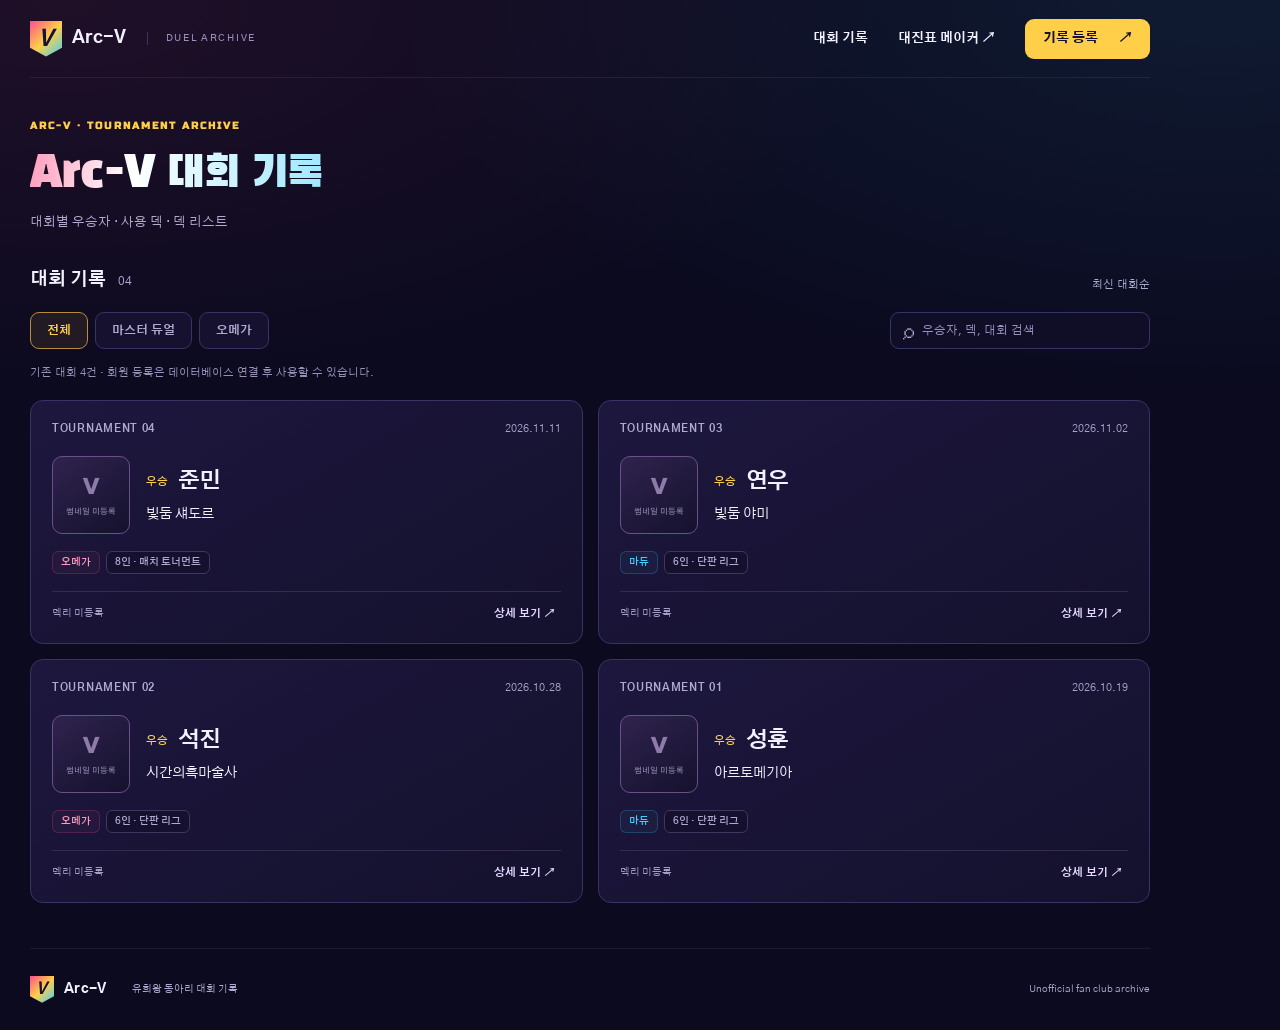
==== index.html @ 00875e4d "Add Arc-V tournament archive with deck thumbnails and submission form" ====
<!doctype html>
<html lang="ko">
<head><meta charset="utf-8"><meta name="viewport" content="width=device-width,initial-scale=1"><meta name="theme-color" content="#0b0a1f"><title>Arc-V 대회 기록</title><link rel="stylesheet" href="style.css"><link rel="stylesheet" href="theme.css"></head>
<body>
<header><a class="brand" href="./"><span class="mark">V</span> Arc-V<span class="club">DUEL ARCHIVE</span></a><nav><a href="#archive">대회 기록</a><a href="https://bhsbse-create.github.io/arcv-duel/" target="_blank" rel="noopener noreferrer">대진표 메이커 ↗</a><button class="small" id="open-submit">기록 등록 <span>↗</span></button></nav></header>
<main>
<section class="page-heading"><div><p class="eyebrow">ARC-V · TOURNAMENT ARCHIVE</p><h1>Arc-V 대회 기록</h1><p>대회별 우승자 · 사용 덱 · 덱 리스트</p></div></section>
<section class="archive section" id="archive"><div class="section-title"><div><p class="eyebrow">TOURNAMENT LOG</p><h2>대회 기록 <span id="record-count"></span></h2></div><p>최신 대회순</p></div><div class="toolbar"><div class="tabs" aria-label="플랫폼 필터"><button class="active" data-platform="전체" aria-pressed="true">전체</button><button data-platform="마듀" aria-pressed="false">마스터 듀얼</button><button data-platform="오메가" aria-pressed="false">오메가</button></div><label class="search"><span>⌕</span><input id="search" type="search" placeholder="우승자, 덱, 대회 검색" aria-label="우승자, 덱, 대회 검색"></label></div><p class="status" id="load-status" role="status"></p><div class="records" id="records"></div></section>
</main><footer><a class="brand" href="./"><span class="mark">V</span> Arc-V</a><p>유희왕 동아리 대회 기록</p><span>Unofficial fan club archive</span></footer>
<dialog id="detail"><button class="close" aria-label="닫기">×</button><div id="detail-content"></div></dialog>
<dialog id="submit-dialog"><button class="close" aria-label="닫기">×</button><p class="eyebrow">NEW TOURNAMENT</p><h2>대회 기록 등록</h2><p class="muted">회원이 남긴 기록은 저장 후 운영자 승인 대기 상태가 됩니다.</p><form id="submit-form"><div class="form-grid"><label>회차<input name="edition" type="number" min="1" max="9999" required></label><label>대회 날짜<input name="date" type="date" required></label><label>플랫폼<select name="platform"><option>마듀</option><option>오메가</option><option>오프라인</option></select></label><label>참가 인원<input name="players" type="number" min="2" max="9999" required></label></div><label>진행 방식<select name="format"><option>단판 리그</option><option>매치 토너먼트</option><option>단판 토너먼트</option><option>매치 리그</option><option>스위스 라운드</option></select></label><div class="form-grid"><label>우승자 닉네임<input name="winner" maxlength="50" required></label><label>우승 덱 이름<input name="deck" maxlength="100" required></label></div><label>덱 썸네일 이미지 URL (선택)<input name="thumbnail" type="url" maxlength="2048" placeholder="https://…"><span class="field-help">해당 대회에서 사용한 덱의 대표 이미지입니다. 덱리 이미지와 별도로 저장됩니다.</span></label><div class="thumbnail-preview" id="thumbnail-preview" hidden></div><label>덱리 이미지 URL (선택)<input name="image" type="url" placeholder="https://…"></label><label>덱리 / 영상 링크 (선택)<input name="link" type="url" placeholder="https://…"></label><label>덱 리스트 (선택)<textarea name="decklist" rows="5" maxlength="20000" placeholder="[메인 덱]&#10;카드 이름 × 3&#10;&#10;[엑스트라 덱]&#10;…"></textarea></label><label>대회 메모 (선택)<textarea name="notes" rows="2" maxlength="2000"></textarea></label><p class="muted">공개할 수 있는 닉네임과 내용만 입력해주세요. 이미지는 외부에 올린 이미지 주소로 등록할 수 있습니다.</p><p id="submit-status" role="status"></p><button type="submit" class="primary" id="save-button">기록 제출하기 ↗</button></form></dialog>
<script src="config.js"></script><script src="data.js"></script><script src="app.js"></script>
</body></html>
---- style.css ----
@import url('https://fonts.googleapis.com/css2?family=Noto+Sans+KR:wght@400;500;600;700;800;900&display=swap');
:root{--paper:#f5f5ee;--ink:#192a25;--muted:#6c766d;--line:#daddd0;--lime:#d6ef84;--dark:#172b25}*{box-sizing:border-box}html{scroll-behavior:smooth;scroll-padding-top:30px}body{margin:0;background:var(--paper);color:var(--ink);font-family:'Noto Sans KR',sans-serif;font-size:14px}button,input,select,textarea{font:inherit}button,a{-webkit-tap-highlight-color:transparent}button{cursor:pointer;border:0}a{color:inherit;text-decoration:none}button:focus-visible,a:focus-visible,input:focus-visible,select:focus-visible,textarea:focus-visible{outline:3px solid #638338;outline-offset:4px}header,main,footer{max-width:1200px;margin:auto}header{height:100px;display:flex;align-items:center;justify-content:space-between;border-bottom:1px solid var(--line)}.brand{display:flex;gap:10px;align-items:center;font-weight:800;font-size:18px}.mark{display:grid;place-items:center;background:var(--ink);color:var(--lime);width:32px;height:36px;clip-path:polygon(0 0,100% 0,100% 76%,50% 100%,0 76%);font-size:22px;font-style:italic}.club{margin-left:10px;padding-left:18px;border-left:1px solid var(--line);font-size:10px;font-weight:500;letter-spacing:1.7px;color:var(--muted)}nav{display:flex;gap:30px;align-items:center;font-size:13px}.small{background:var(--ink);color:white;padding:12px 18px;border-radius:4px}button span{margin-left:18px}.hero{display:grid;grid-template-columns:1.1fr 1fr;gap:80px;align-items:center;padding:70px 0}.eyebrow{font-size:10px;letter-spacing:2.5px;font-weight:700;margin:0 0 20px;color:var(--muted)}.live-dot{display:inline-block;width:7px;height:7px;background:#7b9b43;border-radius:50%;margin-right:8px}h1{font-size:clamp(42px,4.5vw,62px);letter-spacing:-3px;line-height:1.28;margin:0 0 25px;font-weight:900}h1 em{font-style:normal;background:linear-gradient(transparent 60%,var(--lime) 60%)}.intro{line-height:1.9;color:var(--muted);margin-bottom:30px}.text-link{font-weight:700;border-bottom:1px solid var(--ink);padding-bottom:8px;display:inline-flex;gap:50px}.champion{background:var(--dark);color:var(--paper);min-height:325px;padding:30px 34px;border-radius:7px;position:relative;overflow:hidden;box-shadow:8px 8px 0 #e4e7da}.champion:after{content:'IV';position:absolute;right:18px;bottom:-45px;font-family:Georgia,serif;font-size:250px;color:#ffffff06;pointer-events:none}.champion .eyebrow{color:var(--lime)}.champion-top{display:flex;justify-content:space-between;align-items:center;margin-bottom:37px}.champion-top .eyebrow{margin:0}.pill{border:1px solid #ffffff35;padding:5px 10px;border-radius:30px;font-size:10px}.champion h2{font-size:44px;letter-spacing:-2px;margin:5px 0}.champion .deck{color:var(--lime);font-size:16px;margin:5px 0 28px}.champion-bottom{border-top:1px solid #ffffff24;padding-top:18px;display:flex;justify-content:space-between;align-items:center;font-size:12px;color:#bbc6ba}.champion button{background:transparent;color:white;padding:0}.stats{display:grid;grid-template-columns:repeat(4,1fr);border:1px solid var(--line);padding:25px 0;border-radius:5px}.stat{padding:0 32px;border-right:1px solid var(--line);display:flex;justify-content:space-between;align-items:center;color:var(--muted);font-size:12px}.stat:last-child{border:0}.stat strong{font-size:28px;color:var(--ink);font-weight:600}.stat small{font-size:12px;margin-left:5px;font-weight:400}.section{padding-top:65px}.section-title{display:flex;align-items:end;justify-content:space-between;margin-bottom:28px}.section-title .eyebrow{margin-bottom:8px}.section-title h2{font-size:27px;letter-spacing:-1px;margin:0}.section-title h2 span{font-size:14px;margin-left:8px;color:var(--muted);font-weight:400}.section-title>p{color:var(--muted);font-size:12px}.toolbar{display:flex;justify-content:space-between;align-items:center;gap:15px;margin-bottom:20px}.tabs{display:flex;gap:5px}.tabs button{padding:10px 17px;border-radius:4px;background:transparent;color:var(--muted)}.tabs button.active{background:var(--ink);color:white}.search{display:flex;align-items:center;gap:8px;border:1px solid var(--line);padding:0 12px;border-radius:4px}.search span{font-size:22px}.search input{padding:10px 0;width:215px;border:0;background:transparent;outline-offset:0}.status{color:var(--muted);font-size:12px}.records{display:grid;grid-template-columns:repeat(2,1fr);gap:18px}.record{background:#fdfdf8;border:1px solid var(--line);border-radius:6px;padding:25px;transition:transform .15s,border-color .15s}.record:hover{transform:translateY(-2px);border-color:#93a47b}.record-head{display:flex;justify-content:space-between;align-items:center}.edition{font-size:11px;font-weight:700;letter-spacing:1px}.record time{font-size:12px;color:var(--muted)}.badge{display:inline-block;font-size:10px;padding:4px 8px;background:#e9eddf;border-radius:3px;color:#4e6349;margin-right:6px}.badge.omega{background:#eee9f5;color:#756189}.record h3{margin:24px 0 8px;font-size:25px;letter-spacing:-.7px}.winner-label{font-size:10px;letter-spacing:1.5px;color:var(--muted);margin-right:15px;vertical-align:middle;font-weight:500}.record .deck{font-size:14px;color:#53614f;margin:0 0 22px}.record-foot{display:flex;align-items:center;justify-content:space-between;border-top:1px solid #e9ebdf;padding-top:16px;color:var(--muted);font-size:11px}.record-foot button{background:transparent;font-size:12px;font-weight:700;color:var(--ink)}.record-foot button:hover{text-decoration:underline}.empty{grid-column:1/-1;text-align:center;padding:50px;color:var(--muted)}.ranking{display:grid;grid-template-columns:repeat(4,1fr);border-top:1px solid var(--line);border-bottom:1px solid var(--line)}.rank-item{padding:25px 20px;display:flex;align-items:center;gap:15px}.rank-number{color:#8c966c;font-family:Georgia,serif;font-size:28px}.rank-item strong{display:block;font-size:16px}.rank-item small{font-size:11px;color:var(--muted)}.rank-item b{margin-left:auto;font-size:13px;font-weight:500}.contribute{margin:65px 0;background:#e9eddf;border-radius:5px;padding:35px;display:flex;align-items:center;justify-content:space-between}.contribute .eyebrow{margin-bottom:10px}.contribute h2{margin:0 0 8px;font-size:24px;letter-spacing:-1px}.contribute p:last-child{color:var(--muted);font-size:12px}.contribute button,.primary{padding:15px 22px;background:var(--ink);color:white;border-radius:4px}footer{border-top:1px solid var(--line);display:flex;align-items:center;gap:25px;padding:30px 0 40px}footer p,footer>span{font-size:11px;color:var(--muted)}footer>span{margin-left:auto}dialog{border:1px solid var(--line);border-radius:9px;background:var(--paper);color:var(--ink);padding:35px;width:min(640px,calc(100% - 30px));max-height:90vh}dialog::backdrop{background:#0d201ccc;backdrop-filter:blur(4px)}.close{position:absolute;right:16px;top:10px;font-size:28px;background:transparent;color:var(--ink)}dialog h2{margin:10px 0;font-size:30px}dialog .muted{font-size:12px;color:var(--muted);line-height:1.7}dialog label{display:block;font-size:12px;font-weight:500;margin:14px 0}.form-grid{display:grid;grid-template-columns:1fr 1fr;gap:15px}input,select,textarea{color:var(--ink)}form input,select,textarea{width:100%;padding:11px;border:1px solid #cbd1c1;background:#fffef9;border-radius:4px;margin-top:7px}textarea{resize:vertical}button:disabled{opacity:.5;cursor:wait}.detail-meta{color:var(--muted);line-height:2;font-size:13px;margin:20px 0}.detail-deck{border-top:1px solid var(--line);padding-top:20px}.detail-deck img{width:100%;height:auto;max-height:600px;object-fit:contain;background:#e9eddf;margin:15px 0}.detail-deck pre{white-space:pre-wrap;overflow-wrap:anywhere;font:inherit;line-height:1.9;background:#e9eddf;padding:20px;border-radius:5px}.detail-deck a{text-decoration:underline;overflow-wrap:anywhere}.error{color:#a13d31!important}.success{color:#386337}
@media(min-width:1500px){header,main,footer{max-width:1240px}.hero{padding:85px 0}}@media(max-width:1280px){header,main,footer{margin-left:35px;margin-right:35px}.hero{gap:40px}}@media(max-width:760px){header,main,footer{margin-left:20px;margin-right:20px}header{height:80px}.club,nav>a{display:none}nav{gap:0}.hero{grid-template-columns:1fr;gap:40px;padding:45px 0}h1{font-size:46px}.champion{min-height:300px}.stats{grid-template-columns:1fr 1fr;row-gap:25px}.stat{padding:0 20px}.stat:nth-child(2){border:0}.section{padding-top:45px}.section-title{align-items:start}.section-title>p{display:none}.toolbar{align-items:stretch;flex-direction:column}.tabs button{padding:10px 14px}.search input{width:100%}.records{grid-template-columns:1fr}.ranking{grid-template-columns:1fr 1fr}.rank-item{padding:20px 10px;gap:10px}.contribute{align-items:start;flex-direction:column;gap:15px;padding:25px;margin:45px 0}footer{flex-wrap:wrap;gap:15px}footer p{display:none}footer>span{font-size:9px}dialog{padding:30px 20px}.form-grid{gap:10px}.stat strong{font-size:25px}}
---- theme.css ----
@import url('https://fonts.googleapis.com/css2?family=Black+Han+Sans&family=Gothic+A1:wght@400;500;600;700;800&family=Russo+One&display=swap');
:root{--paper:#0b0a1f;--ink:#f3f0ff;--muted:#b0a9d0;--line:#3a3265;--lime:#ffcf4a;--dark:#171337;--pink:#ff4f8b;--cyan:#3fd0ff;color-scheme:dark}
[hidden]{display:none!important}html{background:var(--paper)}body{font-family:'Gothic A1','Malgun Gothic',sans-serif;background:radial-gradient(ellipse 65% 400px at 5% 0%,#ff4f8b15,transparent),radial-gradient(ellipse 65% 400px at 95% 0%,#3fd0ff15,transparent),var(--paper);background-attachment:fixed}header,main,footer{max-width:1120px}header{height:78px;border-color:#ffffff12}.brand{font-size:18px;letter-spacing:.3px}.mark{background:linear-gradient(135deg,var(--pink),var(--lime),var(--cyan));color:#171337}.club{color:#9790c0}nav{font-weight:700}.small{background:var(--lime);color:#1a1030;border-radius:9px;font-weight:800}button:focus-visible,a:focus-visible,input:focus-visible,select:focus-visible,textarea:focus-visible{outline-color:var(--lime)}
.page-heading{padding:42px 0 30px}.page-heading .eyebrow{font-family:'Russo One',sans-serif;color:var(--lime);font-size:10px;letter-spacing:2px;margin-bottom:14px}h1{font-family:'Black Han Sans','Gothic A1',sans-serif;font-weight:400;font-size:clamp(30px,4vw,44px);letter-spacing:-.8px;line-height:1.3;margin:0;background:linear-gradient(100deg,#ff9cbc,#fff 35%,#9de7ff);color:transparent;background-clip:text;-webkit-background-clip:text;width:fit-content}.page-heading>div>p:last-child{font-size:13px;color:var(--muted);margin:12px 0 0}.section{padding-top:8px}.section-title{margin:0 0 20px}.section-title .eyebrow{display:none}.section-title h2{font-size:18px;letter-spacing:0}.section-title h2 span{font-size:12px;color:var(--muted)}.section-title>p{font-size:11px;color:var(--muted);margin:0}.toolbar{margin-bottom:15px}.tabs{gap:7px}.tabs button{border:1px solid var(--line);border-radius:9px;background:#15112f;font-weight:700;color:var(--muted);font-size:12px;padding:10px 16px}.tabs button.active{background:#ffcf4a15;color:var(--lime);border-color:#b68c3d}.search{border-radius:9px;background:#100d27}.search input{font-size:12px}.search input::placeholder{color:#9690bd}.search span{color:var(--muted)}.status{font-size:11px;color:#9890b8;line-height:1.6;margin:0 0 18px}.records{gap:15px}.record{background:linear-gradient(150deg,#1d173e,#14112d);border-radius:13px;padding:21px;border-color:#3a3265;position:relative;overflow:hidden}.record:hover{border-color:#7865a1;box-shadow:0 5px 20px #0002;transform:none}.record-head{margin-bottom:20px}.edition{color:var(--muted);font-size:11px;font-weight:700;letter-spacing:.7px}.record time{color:#a9a1c9;font-size:11px}.record-summary{display:flex;align-items:center;gap:16px;min-width:0}.record-info{min-width:0}.record h3{font-size:22px;margin:0 0 9px;line-height:1.3;overflow-wrap:anywhere}.winner-label{color:var(--lime);font-size:11px;margin-right:10px;letter-spacing:0}.record .deck{color:var(--ink);font-size:14px;margin:0;overflow-wrap:anywhere}.deck-thumbnail{position:relative;flex:none;width:78px;height:78px;border-radius:10px;overflow:hidden;background:linear-gradient(145deg,#30234e,#14112d);border:1px solid #6a5089}.deck-thumbnail img{width:100%;height:100%;object-fit:cover;display:block}.thumbnail-fallback{height:100%;display:flex;flex-direction:column;justify-content:center;align-items:center;gap:7px;color:#aaa0c9}.thumbnail-fallback b{font:23px 'Russo One',sans-serif;color:#8e7ba9}.thumbnail-fallback small{font-size:8px;letter-spacing:0}.record-summary+p{margin:17px 0}.badge{color:var(--cyan);background:#3fd0ff0c;border:1px solid #3fd0ff35;border-radius:6px;font-weight:600;font-size:10px;padding:4px 8px}.badge.omega{color:#ff9bbd;background:#ff4f8b0c;border-color:#ff4f8b35}.badge+.badge{color:var(--muted);border-color:#43365e;background:#15102e}.record-foot{border-color:#352a50;color:#a69cc6;padding-top:14px;font-size:10px}.record-foot button{color:#e5d8ff;font-weight:700;font-size:11px}.record-foot button:hover{color:var(--lime)}footer{border-color:#ffffff12;margin-top:45px;padding:24px 0}footer .brand{font-size:14px}footer .mark{width:24px;height:27px;font-size:16px}footer p,footer>span{font-size:10px}.empty{border:1px dashed var(--line);border-radius:12px}
.eyebrow{color:var(--lime);font-size:10px}dialog{background:linear-gradient(150deg,#211a45,#100d27);border-color:#65528c;border-radius:15px;box-shadow:0 20px 80px #0009}.close{color:var(--muted)}dialog::backdrop{background:#050312d9;backdrop-filter:blur(6px)}dialog h2{font-size:25px;letter-spacing:-.5px}form input,select,textarea{background:#0e0b24;border-color:#48396c;border-radius:8px;color:var(--ink)}form input::placeholder,textarea::placeholder{color:#8d85b1}.detail-deck pre{background:#0d0a22;border:1px solid var(--line)}.detail-deck img{background:#0d0a22}.detail-deck a{color:var(--cyan)}.detail-summary{display:flex;gap:16px;align-items:center;margin-bottom:20px}.detail-summary h3{overflow-wrap:anywhere}.detail-summary .deck-thumbnail img{margin:0;object-fit:cover;height:100%}.field-help{display:block;font-size:11px;color:var(--muted);line-height:1.6;margin-top:7px;font-weight:400}.thumbnail-preview{margin:10px 0}.error{color:#ff91a0!important}.success{color:#6cf0b2}.primary{width:100%;background:var(--lime);color:#1a1030;font-weight:800;border-radius:9px}
@media(max-width:1280px){header,main,footer{margin-left:30px;margin-right:30px}}@media(max-width:760px){header,main,footer{margin-left:18px;margin-right:18px}header{height:68px}.page-heading{padding:30px 0}.page-heading h1{font-size:32px}.page-heading>div>p:last-child{font-size:12px}.section-title>p{display:block}.toolbar{gap:12px}.tabs button{padding:9px 14px}.record{padding:19px}.records{grid-template-columns:1fr;gap:12px}.record h3{font-size:21px}.record .deck{font-size:13px}.deck-thumbnail{width:72px;height:72px}.record-head{margin-bottom:16px}.brand .club{display:none}nav>a{display:block;font-size:10px}nav>a[href="#archive"]{display:none}nav{gap:12px}.small{padding:10px 12px;font-size:11px}.small span{display:none}footer>span{font-size:8px}dialog{padding:30px 20px}.form-grid{gap:10px}}
@media(prefers-reduced-motion:reduce){html{scroll-behavior:auto}.record{transition:none}}
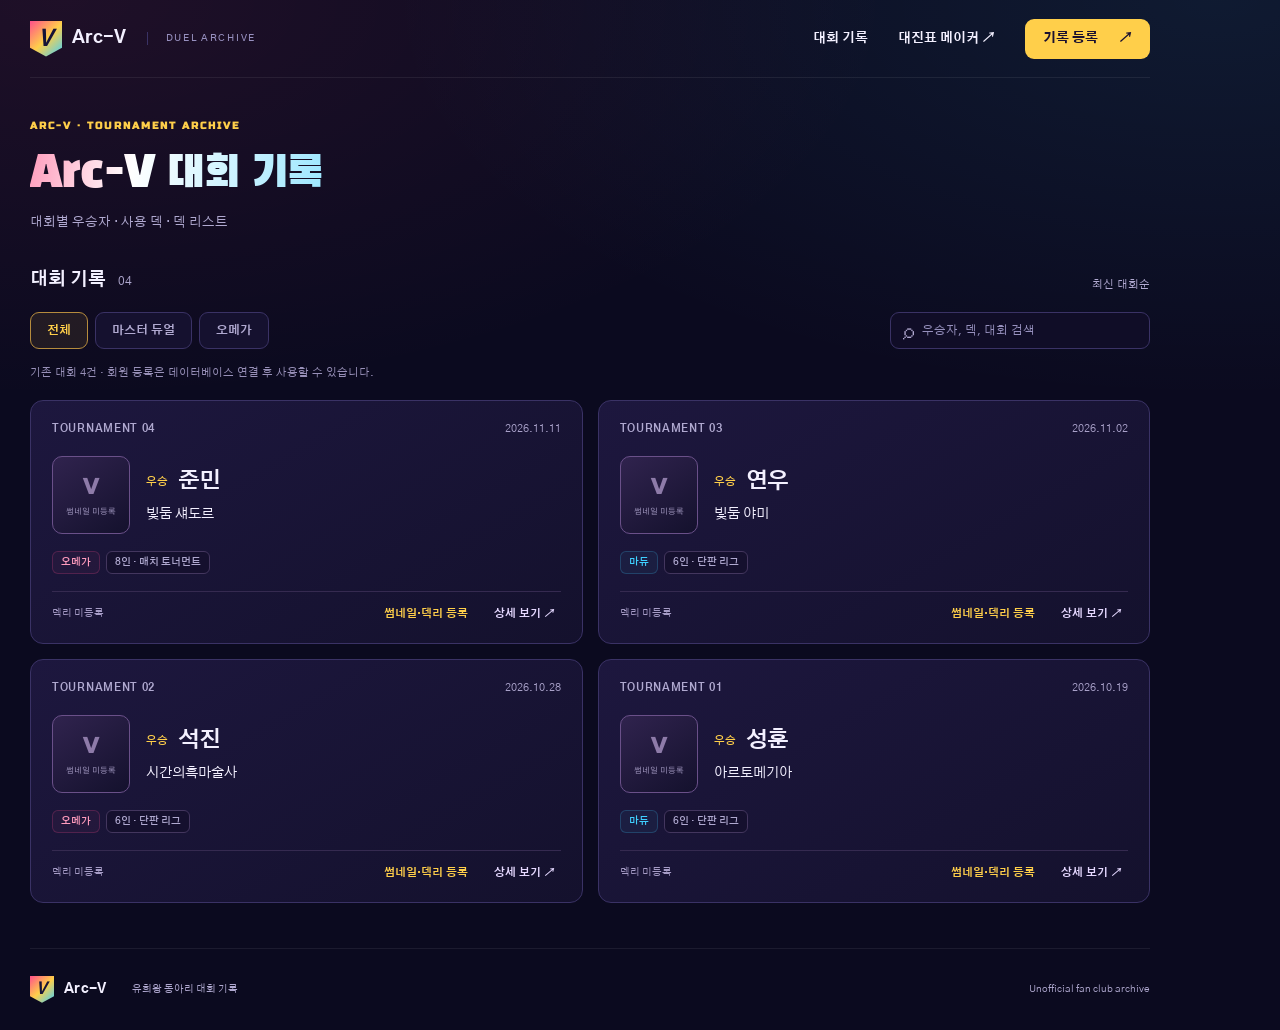
==== commit 041c0716: "Add thumbnail and decklist submissions for existing tournaments" ====
--- a/index.html
+++ b/index.html
@@ -9,5 +9,6 @@
 </main><footer><a class="brand" href="./"><span class="mark">V</span> Arc-V</a><p>유희왕 동아리 대회 기록</p><span>Unofficial fan club archive</span></footer>
 <dialog id="detail"><button class="close" aria-label="닫기">×</button><div id="detail-content"></div></dialog>
 <dialog id="submit-dialog"><button class="close" aria-label="닫기">×</button><p class="eyebrow">NEW TOURNAMENT</p><h2>대회 기록 등록</h2><p class="muted">회원이 남긴 기록은 저장 후 운영자 승인 대기 상태가 됩니다.</p><form id="submit-form"><div class="form-grid"><label>회차<input name="edition" type="number" min="1" max="9999" required></label><label>대회 날짜<input name="date" type="date" required></label><label>플랫폼<select name="platform"><option>마듀</option><option>오메가</option><option>오프라인</option></select></label><label>참가 인원<input name="players" type="number" min="2" max="9999" required></label></div><label>진행 방식<select name="format"><option>단판 리그</option><option>매치 토너먼트</option><option>단판 토너먼트</option><option>매치 리그</option><option>스위스 라운드</option></select></label><div class="form-grid"><label>우승자 닉네임<input name="winner" maxlength="50" required></label><label>우승 덱 이름<input name="deck" maxlength="100" required></label></div><label>덱 썸네일 이미지 URL (선택)<input name="thumbnail" type="url" maxlength="2048" placeholder="https://…"><span class="field-help">해당 대회에서 사용한 덱의 대표 이미지입니다. 덱리 이미지와 별도로 저장됩니다.</span></label><div class="thumbnail-preview" id="thumbnail-preview" hidden></div><label>덱리 이미지 URL (선택)<input name="image" type="url" placeholder="https://…"></label><label>덱리 / 영상 링크 (선택)<input name="link" type="url" placeholder="https://…"></label><label>덱 리스트 (선택)<textarea name="decklist" rows="5" maxlength="20000" placeholder="[메인 덱]&#10;카드 이름 × 3&#10;&#10;[엑스트라 덱]&#10;…"></textarea></label><label>대회 메모 (선택)<textarea name="notes" rows="2" maxlength="2000"></textarea></label><p class="muted">공개할 수 있는 닉네임과 내용만 입력해주세요. 이미지는 외부에 올린 이미지 주소로 등록할 수 있습니다.</p><p id="submit-status" role="status"></p><button type="submit" class="primary" id="save-button">기록 제출하기 ↗</button></form></dialog>
+<dialog id="media-dialog"><button class="close" aria-label="닫기">×</button><h2>썸네일·덱리 등록</h2><p id="media-record" class="muted"></p><form id="media-form"><input type="hidden" name="edition"><label>덱 썸네일 이미지 주소<input name="thumbnail" type="url" maxlength="2048" placeholder="https://…"></label><div id="media-preview" hidden></div><label>덱리 이미지 주소<input name="image" type="url" maxlength="2048" placeholder="https://…"></label><label>덱리 / 영상 링크<input name="link" type="url" maxlength="2048" placeholder="https://…"></label><label>덱 리스트<textarea name="decklist" rows="7" maxlength="20000" placeholder="메인 덱&#10;카드 이름 × 3&#10;&#10;엑스트라 덱&#10;카드 이름 × 1"></textarea></label><p class="muted">해당 대회의 대표 이미지와 덱리를 등록합니다. 제출한 내용은 운영자 승인 후 공개됩니다. 이미지에는 HTTPS 직접 주소를 입력해주세요.</p><p id="media-status" role="status"></p><button type="submit" id="media-save" class="primary">등록 요청</button></form></dialog>
 <script src="config.js"></script><script src="data.js"></script><script src="app.js"></script>
 </body></html>
--- a/theme.css
+++ b/theme.css
@@ -5,3 +5,5 @@
 .eyebrow{color:var(--lime);font-size:10px}dialog{background:linear-gradient(150deg,#211a45,#100d27);border-color:#65528c;border-radius:15px;box-shadow:0 20px 80px #0009}.close{color:var(--muted)}dialog::backdrop{background:#050312d9;backdrop-filter:blur(6px)}dialog h2{font-size:25px;letter-spacing:-.5px}form input,select,textarea{background:#0e0b24;border-color:#48396c;border-radius:8px;color:var(--ink)}form input::placeholder,textarea::placeholder{color:#8d85b1}.detail-deck pre{background:#0d0a22;border:1px solid var(--line)}.detail-deck img{background:#0d0a22}.detail-deck a{color:var(--cyan)}.detail-summary{display:flex;gap:16px;align-items:center;margin-bottom:20px}.detail-summary h3{overflow-wrap:anywhere}.detail-summary .deck-thumbnail img{margin:0;object-fit:cover;height:100%}.field-help{display:block;font-size:11px;color:var(--muted);line-height:1.6;margin-top:7px;font-weight:400}.thumbnail-preview{margin:10px 0}.error{color:#ff91a0!important}.success{color:#6cf0b2}.primary{width:100%;background:var(--lime);color:#1a1030;font-weight:800;border-radius:9px}
 @media(max-width:1280px){header,main,footer{margin-left:30px;margin-right:30px}}@media(max-width:760px){header,main,footer{margin-left:18px;margin-right:18px}header{height:68px}.page-heading{padding:30px 0}.page-heading h1{font-size:32px}.page-heading>div>p:last-child{font-size:12px}.section-title>p{display:block}.toolbar{gap:12px}.tabs button{padding:9px 14px}.record{padding:19px}.records{grid-template-columns:1fr;gap:12px}.record h3{font-size:21px}.record .deck{font-size:13px}.deck-thumbnail{width:72px;height:72px}.record-head{margin-bottom:16px}.brand .club{display:none}nav>a{display:block;font-size:10px}nav>a[href="#archive"]{display:none}nav{gap:12px}.small{padding:10px 12px;font-size:11px}.small span{display:none}footer>span{font-size:8px}dialog{padding:30px 20px}.form-grid{gap:10px}}
 @media(prefers-reduced-motion:reduce){html{scroll-behavior:auto}.record{transition:none}}
+
+.record-actions{display:flex;gap:14px;align-items:center}.record-actions button[data-media]{color:var(--lime)}.edit-media{background:#ffcf4a15;border:1px solid #b68c3d;color:var(--lime);padding:10px 14px;border-radius:8px;margin-bottom:20px}#media-preview{margin:10px 0}#media-dialog .muted{line-height:1.8}@media(max-width:420px){.record-actions{gap:10px}.record-actions button{font-size:10px}}
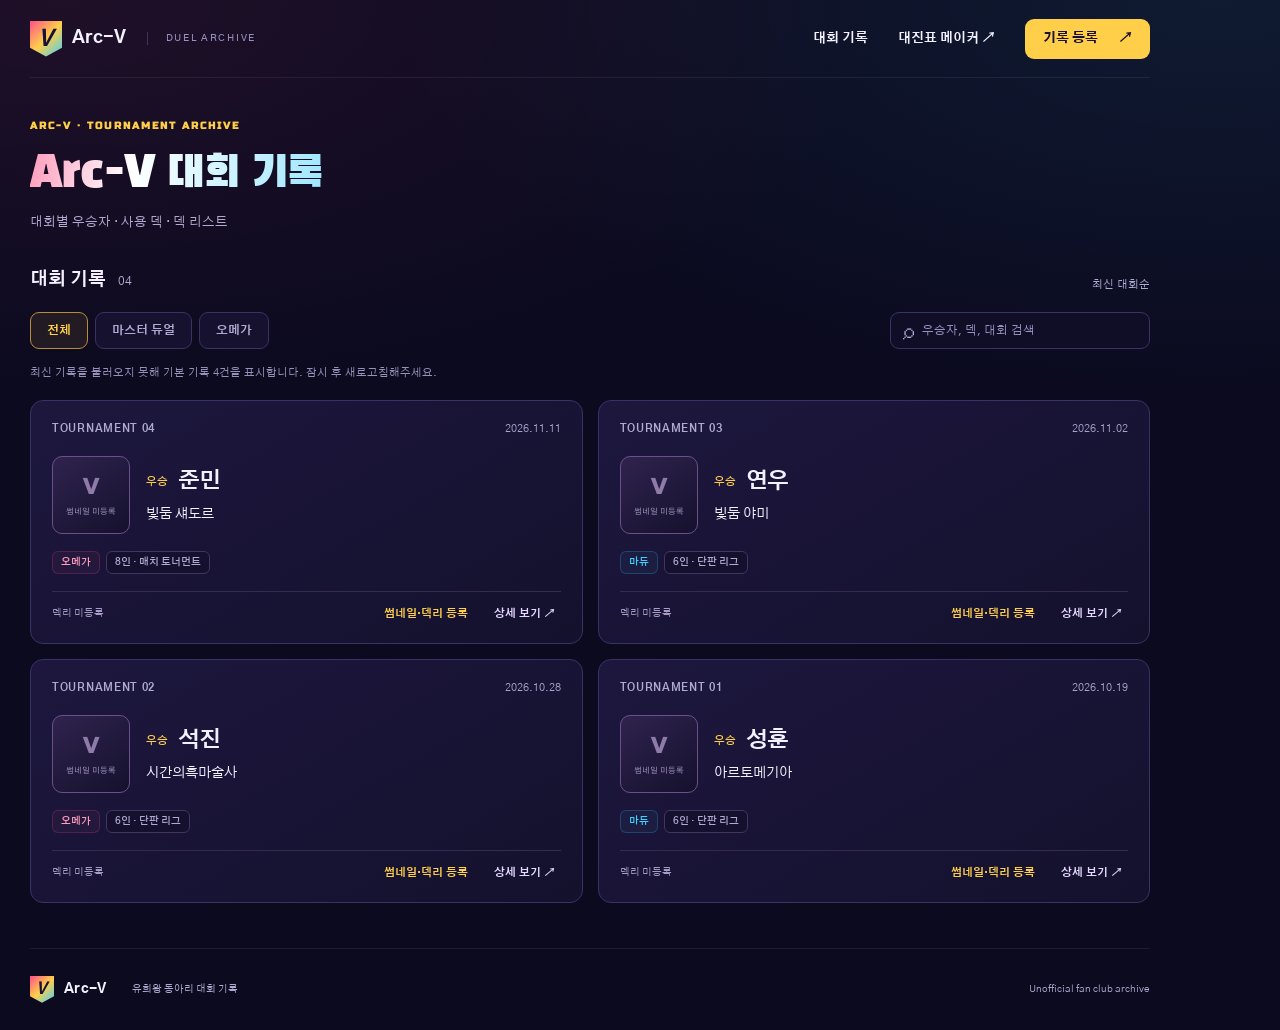
==== commit f627e777: "Enable photo file uploads and publish records immediately" ====
--- a/index.html
+++ b/index.html
@@ -8,7 +8,7 @@
 <section class="archive section" id="archive"><div class="section-title"><div><p class="eyebrow">TOURNAMENT LOG</p><h2>대회 기록 <span id="record-count"></span></h2></div><p>최신 대회순</p></div><div class="toolbar"><div class="tabs" aria-label="플랫폼 필터"><button class="active" data-platform="전체" aria-pressed="true">전체</button><button data-platform="마듀" aria-pressed="false">마스터 듀얼</button><button data-platform="오메가" aria-pressed="false">오메가</button></div><label class="search"><span>⌕</span><input id="search" type="search" placeholder="우승자, 덱, 대회 검색" aria-label="우승자, 덱, 대회 검색"></label></div><p class="status" id="load-status" role="status"></p><div class="records" id="records"></div></section>
 </main><footer><a class="brand" href="./"><span class="mark">V</span> Arc-V</a><p>유희왕 동아리 대회 기록</p><span>Unofficial fan club archive</span></footer>
 <dialog id="detail"><button class="close" aria-label="닫기">×</button><div id="detail-content"></div></dialog>
-<dialog id="submit-dialog"><button class="close" aria-label="닫기">×</button><p class="eyebrow">NEW TOURNAMENT</p><h2>대회 기록 등록</h2><p class="muted">회원이 남긴 기록은 저장 후 운영자 승인 대기 상태가 됩니다.</p><form id="submit-form"><div class="form-grid"><label>회차<input name="edition" type="number" min="1" max="9999" required></label><label>대회 날짜<input name="date" type="date" required></label><label>플랫폼<select name="platform"><option>마듀</option><option>오메가</option><option>오프라인</option></select></label><label>참가 인원<input name="players" type="number" min="2" max="9999" required></label></div><label>진행 방식<select name="format"><option>단판 리그</option><option>매치 토너먼트</option><option>단판 토너먼트</option><option>매치 리그</option><option>스위스 라운드</option></select></label><div class="form-grid"><label>우승자 닉네임<input name="winner" maxlength="50" required></label><label>우승 덱 이름<input name="deck" maxlength="100" required></label></div><label>덱 썸네일 이미지 URL (선택)<input name="thumbnail" type="url" maxlength="2048" placeholder="https://…"><span class="field-help">해당 대회에서 사용한 덱의 대표 이미지입니다. 덱리 이미지와 별도로 저장됩니다.</span></label><div class="thumbnail-preview" id="thumbnail-preview" hidden></div><label>덱리 이미지 URL (선택)<input name="image" type="url" placeholder="https://…"></label><label>덱리 / 영상 링크 (선택)<input name="link" type="url" placeholder="https://…"></label><label>덱 리스트 (선택)<textarea name="decklist" rows="5" maxlength="20000" placeholder="[메인 덱]&#10;카드 이름 × 3&#10;&#10;[엑스트라 덱]&#10;…"></textarea></label><label>대회 메모 (선택)<textarea name="notes" rows="2" maxlength="2000"></textarea></label><p class="muted">공개할 수 있는 닉네임과 내용만 입력해주세요. 이미지는 외부에 올린 이미지 주소로 등록할 수 있습니다.</p><p id="submit-status" role="status"></p><button type="submit" class="primary" id="save-button">기록 제출하기 ↗</button></form></dialog>
-<dialog id="media-dialog"><button class="close" aria-label="닫기">×</button><h2>썸네일·덱리 등록</h2><p id="media-record" class="muted"></p><form id="media-form"><input type="hidden" name="edition"><label>덱 썸네일 이미지 주소<input name="thumbnail" type="url" maxlength="2048" placeholder="https://…"></label><div id="media-preview" hidden></div><label>덱리 이미지 주소<input name="image" type="url" maxlength="2048" placeholder="https://…"></label><label>덱리 / 영상 링크<input name="link" type="url" maxlength="2048" placeholder="https://…"></label><label>덱 리스트<textarea name="decklist" rows="7" maxlength="20000" placeholder="메인 덱&#10;카드 이름 × 3&#10;&#10;엑스트라 덱&#10;카드 이름 × 1"></textarea></label><p class="muted">해당 대회의 대표 이미지와 덱리를 등록합니다. 제출한 내용은 운영자 승인 후 공개됩니다. 이미지에는 HTTPS 직접 주소를 입력해주세요.</p><p id="media-status" role="status"></p><button type="submit" id="media-save" class="primary">등록 요청</button></form></dialog>
-<script src="config.js"></script><script src="data.js"></script><script src="app.js"></script>
+<dialog id="submit-dialog"><button class="close" aria-label="닫기">×</button><p class="eyebrow">NEW TOURNAMENT</p><h2>대회 기록 등록</h2><p class="muted">등록한 기록은 사이트에 바로 공개됩니다.</p><form id="submit-form"><div class="form-grid"><label>회차<input name="edition" type="number" min="1" max="9999" required></label><label>대회 날짜<input name="date" type="date" required></label><label>플랫폼<select name="platform"><option>마듀</option><option>오메가</option><option>오프라인</option></select></label><label>참가 인원<input name="players" type="number" min="2" max="9999" required></label></div><label>진행 방식<select name="format"><option>단판 리그</option><option>매치 토너먼트</option><option>단판 토너먼트</option><option>매치 리그</option><option>스위스 라운드</option></select></label><div class="form-grid"><label>우승자 닉네임<input name="winner" maxlength="50" required></label><label>우승 덱 이름<input name="deck" maxlength="100" required></label></div><label>덱 썸네일 사진 (선택)<input type="hidden" name="thumbnail"><input type="file" name="thumbnail_file" data-upload="thumbnail" data-preview="new-thumbnail-preview" accept="image/jpeg,image/png,image/webp,image/gif"><span class="field-help">JPG · PNG · WebP · GIF / 한 장당 5MB 이하</span></label><div id="new-thumbnail-preview" class="upload-preview" hidden></div><div class="thumbnail-preview" id="thumbnail-preview" hidden></div><label>덱리 사진 (선택)<input type="hidden" name="image"><input type="file" name="image_file" data-upload="image" data-preview="new-image-preview" accept="image/jpeg,image/png,image/webp,image/gif"><span class="field-help">JPG · PNG · WebP · GIF / 한 장당 5MB 이하</span></label><div id="new-image-preview" class="upload-preview" hidden></div><label>덱리 / 영상 링크 (선택)<input name="link" type="url" placeholder="https://…"></label><label>덱 리스트 (선택)<textarea name="decklist" rows="5" maxlength="20000" placeholder="[메인 덱]&#10;카드 이름 × 3&#10;&#10;[엑스트라 덱]&#10;…"></textarea></label><label>대회 메모 (선택)<textarea name="notes" rows="2" maxlength="2000"></textarea></label><p class="muted">공개할 수 있는 닉네임과 내용만 입력해주세요. 사진 파일을 선택하면 함께 업로드됩니다. 공개 가능한 이미지만 등록해주세요.</p><p id="submit-status" role="status"></p><button type="submit" class="primary" id="save-button">기록 제출하기 ↗</button></form></dialog>
+<dialog id="media-dialog"><button class="close" aria-label="닫기">×</button><h2>썸네일·덱리 등록</h2><p id="media-record" class="muted"></p><form id="media-form"><input type="hidden" name="edition"><label>덱 썸네일 사진 (선택)<input type="hidden" name="thumbnail"><input type="file" name="thumbnail_file" data-upload="thumbnail" data-preview="edit-thumbnail-preview" accept="image/jpeg,image/png,image/webp,image/gif"><span class="field-help">JPG · PNG · WebP · GIF / 한 장당 5MB 이하</span></label><div id="edit-thumbnail-preview" class="upload-preview" hidden></div><div id="media-preview" hidden></div><label>덱리 사진 (선택)<input type="hidden" name="image"><input type="file" name="image_file" data-upload="image" data-preview="edit-image-preview" accept="image/jpeg,image/png,image/webp,image/gif"><span class="field-help">JPG · PNG · WebP · GIF / 한 장당 5MB 이하</span></label><div id="edit-image-preview" class="upload-preview" hidden></div><label>덱리 / 영상 링크<input name="link" type="url" maxlength="2048" placeholder="https://…"></label><label>덱 리스트<textarea name="decklist" rows="7" maxlength="20000" placeholder="메인 덱&#10;카드 이름 × 3&#10;&#10;엑스트라 덱&#10;카드 이름 × 1"></textarea></label><p class="muted">해당 대회의 대표 이미지와 덱리를 등록합니다. 등록한 내용은 사이트에 바로 공개됩니다. 사진을 선택하지 않으면 기존 이미지가 유지됩니다. 업로드한 사진은 공개 URL로 보관되므로 공개 가능한 이미지만 등록해주세요.</p><p id="media-status" role="status"></p><button type="submit" id="media-save" class="primary">등록하기</button></form></dialog>
+<script src="config.js"></script><script src="data.js"></script><script src="uploads.js"></script><script src="app.js"></script>
 </body></html>
--- a/theme.css
+++ b/theme.css
@@ -7,3 +7,5 @@
 @media(prefers-reduced-motion:reduce){html{scroll-behavior:auto}.record{transition:none}}
 
 .record-actions{display:flex;gap:14px;align-items:center}.record-actions button[data-media]{color:var(--lime)}.edit-media{background:#ffcf4a15;border:1px solid #b68c3d;color:var(--lime);padding:10px 14px;border-radius:8px;margin-bottom:20px}#media-preview{margin:10px 0}#media-dialog .muted{line-height:1.8}@media(max-width:420px){.record-actions{gap:10px}.record-actions button{font-size:10px}}
+
+input[type=file]{padding:10px;font-size:12px}input[type=file]::file-selector-button{background:#30234e;color:var(--ink);border:1px solid #65528c;border-radius:6px;padding:8px 12px;margin-right:10px;cursor:pointer}.upload-preview{margin:8px 0 18px}.upload-preview img{display:block;max-width:100%;max-height:240px;object-fit:contain;border:1px solid var(--line);border-radius:8px;background:#0d0a22}.upload-preview.error{font-size:12px;line-height:1.7}
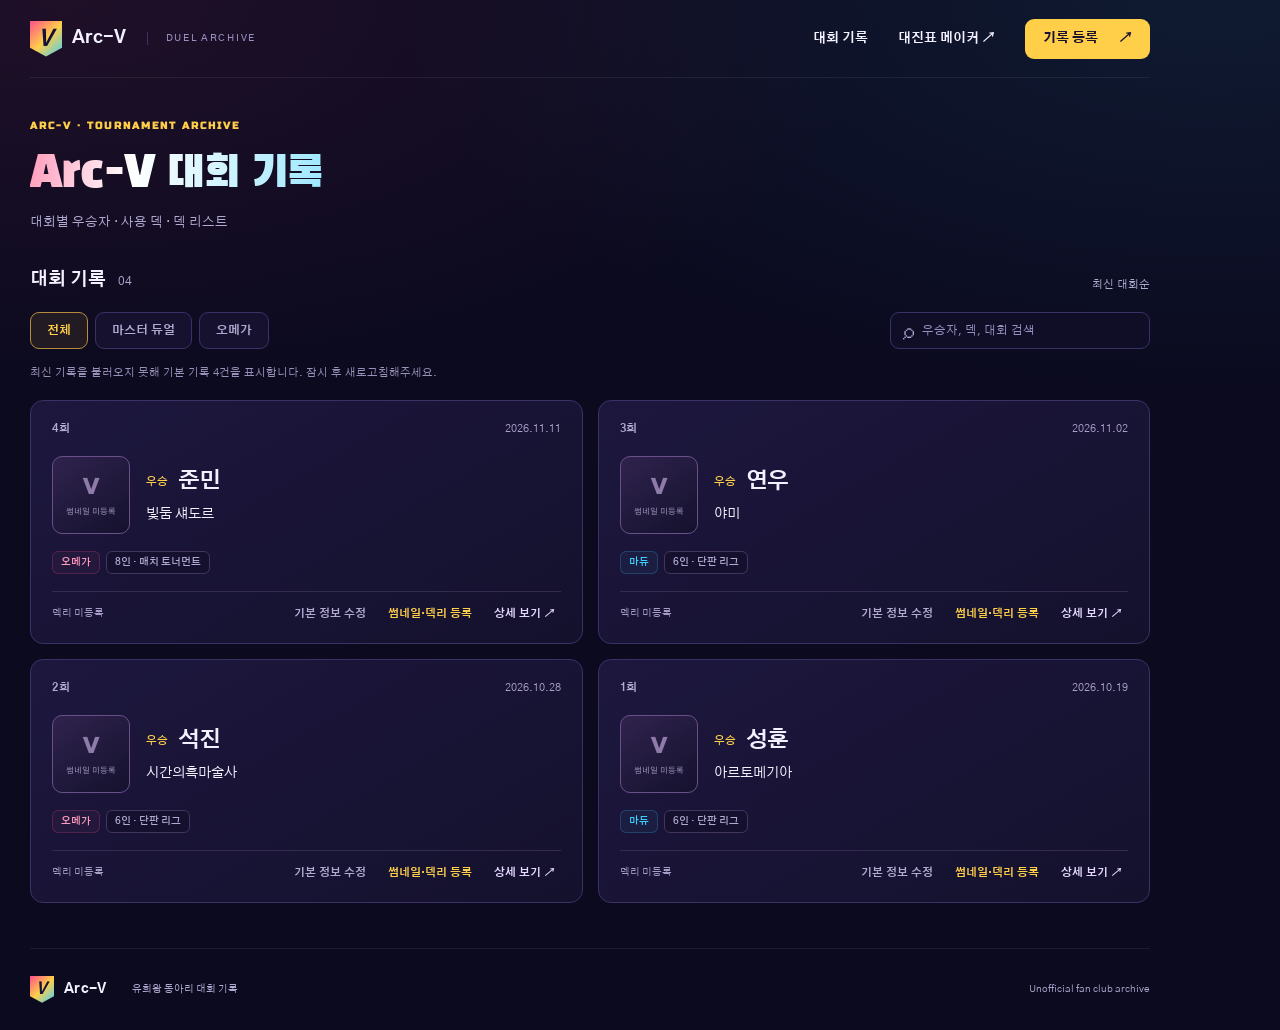
==== commit 2ac0e771: "Add direct editing of tournament information with conflict checks" ====
--- a/index.html
+++ b/index.html
@@ -10,5 +10,6 @@
 <dialog id="detail"><button class="close" aria-label="닫기">×</button><div id="detail-content"></div></dialog>
 <dialog id="submit-dialog"><button class="close" aria-label="닫기">×</button><p class="eyebrow">NEW TOURNAMENT</p><h2>대회 기록 등록</h2><p class="muted">등록한 기록은 사이트에 바로 공개됩니다.</p><form id="submit-form"><div class="form-grid"><label>회차<input name="edition" type="number" min="1" max="9999" required></label><label>대회 날짜<input name="date" type="date" required></label><label>플랫폼<select name="platform"><option>마듀</option><option>오메가</option><option>오프라인</option></select></label><label>참가 인원<input name="players" type="number" min="2" max="9999" required></label></div><label>진행 방식<select name="format"><option>단판 리그</option><option>매치 토너먼트</option><option>단판 토너먼트</option><option>매치 리그</option><option>스위스 라운드</option></select></label><div class="form-grid"><label>우승자 닉네임<input name="winner" maxlength="50" required></label><label>우승 덱 이름<input name="deck" maxlength="100" required></label></div><label>덱 썸네일 사진 (선택)<input type="hidden" name="thumbnail"><input type="file" name="thumbnail_file" data-upload="thumbnail" data-preview="new-thumbnail-preview" accept="image/jpeg,image/png,image/webp,image/gif"><span class="field-help">JPG · PNG · WebP · GIF / 한 장당 5MB 이하</span></label><div id="new-thumbnail-preview" class="upload-preview" hidden></div><div class="thumbnail-preview" id="thumbnail-preview" hidden></div><label>덱리 사진 (선택)<input type="hidden" name="image"><input type="file" name="image_file" data-upload="image" data-preview="new-image-preview" accept="image/jpeg,image/png,image/webp,image/gif"><span class="field-help">JPG · PNG · WebP · GIF / 한 장당 5MB 이하</span></label><div id="new-image-preview" class="upload-preview" hidden></div><label>덱리 / 영상 링크 (선택)<input name="link" type="url" placeholder="https://…"></label><label>덱 리스트 (선택)<textarea name="decklist" rows="5" maxlength="20000" placeholder="[메인 덱]&#10;카드 이름 × 3&#10;&#10;[엑스트라 덱]&#10;…"></textarea></label><label>대회 메모 (선택)<textarea name="notes" rows="2" maxlength="2000"></textarea></label><p class="muted">공개할 수 있는 닉네임과 내용만 입력해주세요. 사진 파일을 선택하면 함께 업로드됩니다. 공개 가능한 이미지만 등록해주세요.</p><p id="submit-status" role="status"></p><button type="submit" class="primary" id="save-button">기록 제출하기 ↗</button></form></dialog>
 <dialog id="media-dialog"><button class="close" aria-label="닫기">×</button><h2>썸네일·덱리 등록</h2><p id="media-record" class="muted"></p><form id="media-form"><input type="hidden" name="edition"><label>덱 썸네일 사진 (선택)<input type="hidden" name="thumbnail"><input type="file" name="thumbnail_file" data-upload="thumbnail" data-preview="edit-thumbnail-preview" accept="image/jpeg,image/png,image/webp,image/gif"><span class="field-help">JPG · PNG · WebP · GIF / 한 장당 5MB 이하</span></label><div id="edit-thumbnail-preview" class="upload-preview" hidden></div><div id="media-preview" hidden></div><label>덱리 사진 (선택)<input type="hidden" name="image"><input type="file" name="image_file" data-upload="image" data-preview="edit-image-preview" accept="image/jpeg,image/png,image/webp,image/gif"><span class="field-help">JPG · PNG · WebP · GIF / 한 장당 5MB 이하</span></label><div id="edit-image-preview" class="upload-preview" hidden></div><label>덱리 / 영상 링크<input name="link" type="url" maxlength="2048" placeholder="https://…"></label><label>덱 리스트<textarea name="decklist" rows="7" maxlength="20000" placeholder="메인 덱&#10;카드 이름 × 3&#10;&#10;엑스트라 덱&#10;카드 이름 × 1"></textarea></label><p class="muted">해당 대회의 대표 이미지와 덱리를 등록합니다. 등록한 내용은 사이트에 바로 공개됩니다. 사진을 선택하지 않으면 기존 이미지가 유지됩니다. 업로드한 사진은 공개 URL로 보관되므로 공개 가능한 이미지만 등록해주세요.</p><p id="media-status" role="status"></p><button type="submit" id="media-save" class="primary">등록하기</button></form></dialog>
+<dialog id="basic-dialog"><button class="close" aria-label="닫기">×</button><h2>기본 정보 수정</h2><p id="basic-record" class="muted"></p><form id="basic-form"><div class="form-grid"><label>회차<input name="edition" type="number" min="1" max="9999" required></label><label>대회 날짜<input name="date" type="date" required></label><label>플랫폼<select name="platform"><option>마듀</option><option>오메가</option><option>오프라인</option></select></label><label>참가 인원<input name="players" type="number" min="2" max="9999" required></label></div><label>진행 방식<select name="format"><option>단판 리그</option><option>매치 토너먼트</option><option>단판 토너먼트</option><option>매치 리그</option><option>스위스 라운드</option></select></label><div class="form-grid"><label>우승자 닉네임<input name="winner" maxlength="50" required></label><label>우승 덱 이름<input name="deck" maxlength="100" required></label></div><label>대회 메모<textarea name="notes" rows="3" maxlength="2000"></textarea></label><p class="muted">저장하면 바로 공개됩니다. 회차를 바꿔도 등록된 사진과 덱리는 함께 유지됩니다.</p><p id="basic-status" role="status"></p><button type="submit" class="primary" id="basic-save">수정 저장</button></form></dialog>
 <script src="config.js"></script><script src="data.js"></script><script src="uploads.js"></script><script src="app.js"></script>
 </body></html>
--- a/theme.css
+++ b/theme.css
@@ -9,3 +9,5 @@
 .record-actions{display:flex;gap:14px;align-items:center}.record-actions button[data-media]{color:var(--lime)}.edit-media{background:#ffcf4a15;border:1px solid #b68c3d;color:var(--lime);padding:10px 14px;border-radius:8px;margin-bottom:20px}#media-preview{margin:10px 0}#media-dialog .muted{line-height:1.8}@media(max-width:420px){.record-actions{gap:10px}.record-actions button{font-size:10px}}
 
 input[type=file]{padding:10px;font-size:12px}input[type=file]::file-selector-button{background:#30234e;color:var(--ink);border:1px solid #65528c;border-radius:6px;padding:8px 12px;margin-right:10px;cursor:pointer}.upload-preview{margin:8px 0 18px}.upload-preview img{display:block;max-width:100%;max-height:240px;object-fit:contain;border:1px solid var(--line);border-radius:8px;background:#0d0a22}.upload-preview.error{font-size:12px;line-height:1.7}
+
+.record-actions{flex-wrap:wrap;justify-content:flex-end;gap:10px}.record-foot{gap:12px}.record-actions button[data-basic]{color:var(--muted)}@media(max-width:420px){.record-foot{align-items:flex-start}.record-actions{gap:8px;max-width:210px}}
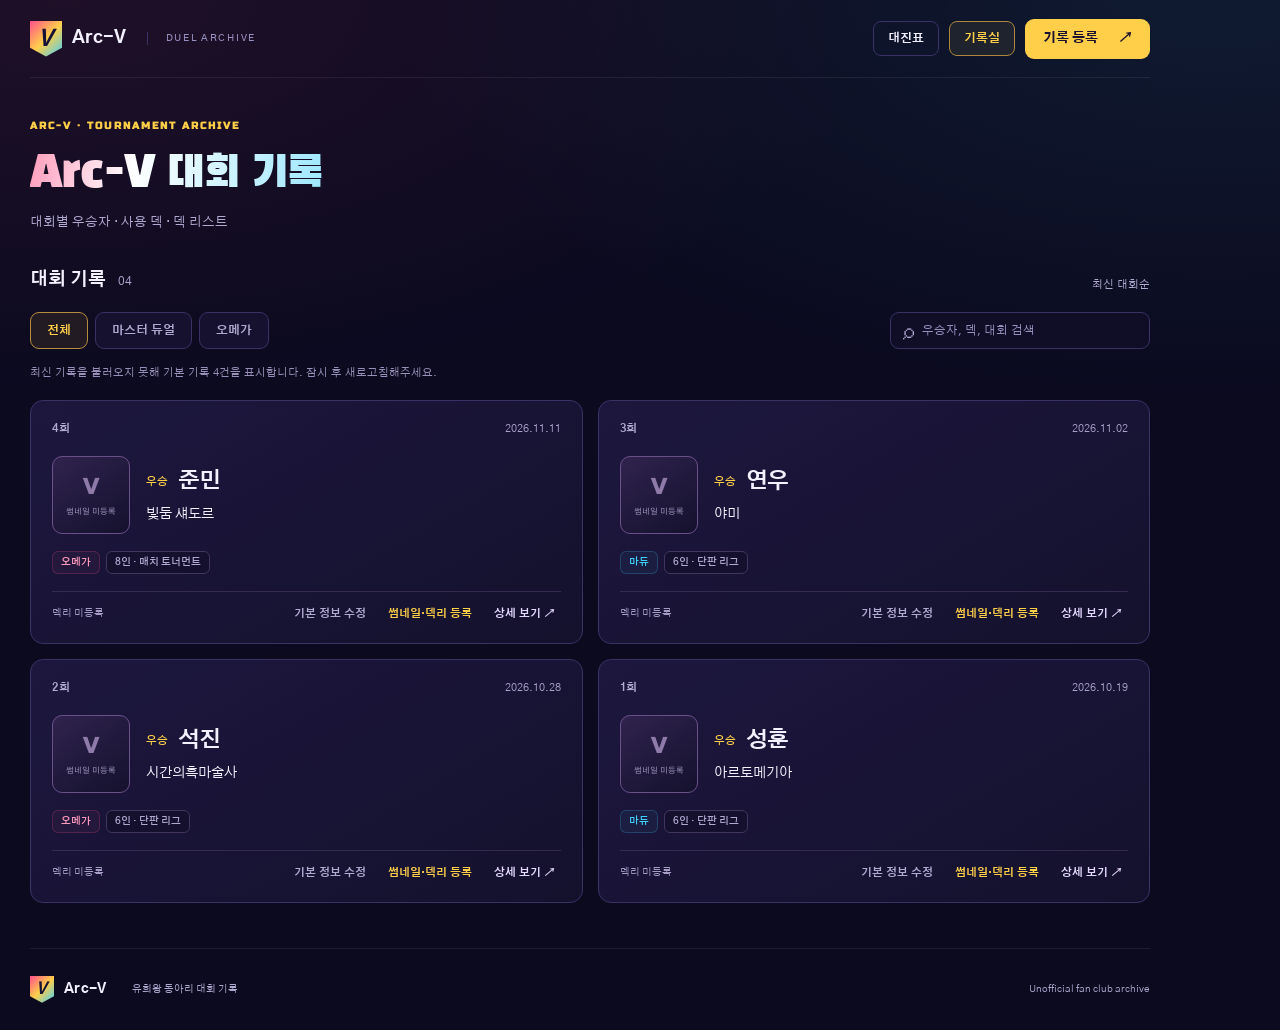
==== commit 179dd2d4: "Unify duel maker and archive with tournament result registration" ====
--- a/index.html
+++ b/index.html
@@ -1,15 +1,15 @@
 <!doctype html>
 <html lang="ko">
-<head><meta charset="utf-8"><meta name="viewport" content="width=device-width,initial-scale=1"><meta name="theme-color" content="#0b0a1f"><title>Arc-V 대회 기록</title><link rel="stylesheet" href="style.css"><link rel="stylesheet" href="theme.css"></head>
+<head><meta charset="utf-8"><meta name="viewport" content="width=device-width,initial-scale=1"><meta name="theme-color" content="#0b0a1f"><title>Arc-V 대회 기록</title><link rel="stylesheet" href="style.css?v=20261113-merge1"><link rel="stylesheet" href="theme.css?v=20261113-merge1"></head>
 <body>
-<header><a class="brand" href="./"><span class="mark">V</span> Arc-V<span class="club">DUEL ARCHIVE</span></a><nav><a href="#archive">대회 기록</a><a href="https://bhsbse-create.github.io/arcv-duel/" target="_blank" rel="noopener noreferrer">대진표 메이커 ↗</a><button class="small" id="open-submit">기록 등록 <span>↗</span></button></nav></header>
+<header><a class="brand" href="./"><span class="mark">V</span> Arc-V<span class="club">DUEL ARCHIVE</span></a><nav><a class="site-tab" href="./duel/">대진표</a><a class="site-tab" href="./" aria-current="page">기록실</a><button class="small" id="open-submit">기록 등록 <span>↗</span></button></nav></header>
 <main>
 <section class="page-heading"><div><p class="eyebrow">ARC-V · TOURNAMENT ARCHIVE</p><h1>Arc-V 대회 기록</h1><p>대회별 우승자 · 사용 덱 · 덱 리스트</p></div></section>
 <section class="archive section" id="archive"><div class="section-title"><div><p class="eyebrow">TOURNAMENT LOG</p><h2>대회 기록 <span id="record-count"></span></h2></div><p>최신 대회순</p></div><div class="toolbar"><div class="tabs" aria-label="플랫폼 필터"><button class="active" data-platform="전체" aria-pressed="true">전체</button><button data-platform="마듀" aria-pressed="false">마스터 듀얼</button><button data-platform="오메가" aria-pressed="false">오메가</button></div><label class="search"><span>⌕</span><input id="search" type="search" placeholder="우승자, 덱, 대회 검색" aria-label="우승자, 덱, 대회 검색"></label></div><p class="status" id="load-status" role="status"></p><div class="records" id="records"></div></section>
 </main><footer><a class="brand" href="./"><span class="mark">V</span> Arc-V</a><p>유희왕 동아리 대회 기록</p><span>Unofficial fan club archive</span></footer>
 <dialog id="detail"><button class="close" aria-label="닫기">×</button><div id="detail-content"></div></dialog>
-<dialog id="submit-dialog"><button class="close" aria-label="닫기">×</button><p class="eyebrow">NEW TOURNAMENT</p><h2>대회 기록 등록</h2><p class="muted">등록한 기록은 사이트에 바로 공개됩니다.</p><form id="submit-form"><div class="form-grid"><label>회차<input name="edition" type="number" min="1" max="9999" required></label><label>대회 날짜<input name="date" type="date" required></label><label>플랫폼<select name="platform"><option>마듀</option><option>오메가</option><option>오프라인</option></select></label><label>참가 인원<input name="players" type="number" min="2" max="9999" required></label></div><label>진행 방식<select name="format"><option>단판 리그</option><option>매치 토너먼트</option><option>단판 토너먼트</option><option>매치 리그</option><option>스위스 라운드</option></select></label><div class="form-grid"><label>우승자 닉네임<input name="winner" maxlength="50" required></label><label>우승 덱 이름<input name="deck" maxlength="100" required></label></div><label>덱 썸네일 사진 (선택)<input type="hidden" name="thumbnail"><input type="file" name="thumbnail_file" data-upload="thumbnail" data-preview="new-thumbnail-preview" accept="image/jpeg,image/png,image/webp,image/gif"><span class="field-help">JPG · PNG · WebP · GIF / 한 장당 5MB 이하</span></label><div id="new-thumbnail-preview" class="upload-preview" hidden></div><div class="thumbnail-preview" id="thumbnail-preview" hidden></div><label>덱리 사진 (선택)<input type="hidden" name="image"><input type="file" name="image_file" data-upload="image" data-preview="new-image-preview" accept="image/jpeg,image/png,image/webp,image/gif"><span class="field-help">JPG · PNG · WebP · GIF / 한 장당 5MB 이하</span></label><div id="new-image-preview" class="upload-preview" hidden></div><label>덱리 / 영상 링크 (선택)<input name="link" type="url" placeholder="https://…"></label><label>덱 리스트 (선택)<textarea name="decklist" rows="5" maxlength="20000" placeholder="[메인 덱]&#10;카드 이름 × 3&#10;&#10;[엑스트라 덱]&#10;…"></textarea></label><label>대회 메모 (선택)<textarea name="notes" rows="2" maxlength="2000"></textarea></label><p class="muted">공개할 수 있는 닉네임과 내용만 입력해주세요. 사진 파일을 선택하면 함께 업로드됩니다. 공개 가능한 이미지만 등록해주세요.</p><p id="submit-status" role="status"></p><button type="submit" class="primary" id="save-button">기록 제출하기 ↗</button></form></dialog>
+<dialog id="submit-dialog"><button class="close" aria-label="닫기">×</button><p class="eyebrow">NEW TOURNAMENT</p><h2>대회 기록 등록</h2><p class="muted">등록한 기록은 사이트에 바로 공개됩니다.</p><form id="submit-form"><input type="hidden" name="source_id"><input type="hidden" name="source_url"><input type="hidden" name="source_snapshot"><p id="import-info" class="muted" hidden></p><div class="form-grid"><label>회차<input name="edition" type="number" min="1" max="9999" required></label><label>대회 날짜<input name="date" type="date" required></label><label>플랫폼<select name="platform"><option>마듀</option><option>오메가</option><option>오프라인</option></select></label><label>참가 인원<input name="players" type="number" min="2" max="9999" required></label></div><label>진행 방식<select name="format"><option>단판 리그</option><option>매치 토너먼트</option><option>단판 토너먼트</option><option>매치 리그</option><option>스위스 라운드</option></select></label><div class="form-grid"><label>우승자 닉네임<input name="winner" maxlength="50" required></label><label>우승 덱 이름<input name="deck" maxlength="100" required></label></div><label>덱 썸네일 사진 (선택)<input type="hidden" name="thumbnail"><input type="file" name="thumbnail_file" data-upload="thumbnail" data-preview="new-thumbnail-preview" accept="image/jpeg,image/png,image/webp,image/gif"><span class="field-help">JPG · PNG · WebP · GIF / 한 장당 5MB 이하</span></label><div id="new-thumbnail-preview" class="upload-preview" hidden></div><div class="thumbnail-preview" id="thumbnail-preview" hidden></div><label>덱리 사진 (선택)<input type="hidden" name="image"><input type="file" name="image_file" data-upload="image" data-preview="new-image-preview" accept="image/jpeg,image/png,image/webp,image/gif"><span class="field-help">JPG · PNG · WebP · GIF / 한 장당 5MB 이하</span></label><div id="new-image-preview" class="upload-preview" hidden></div><label>덱리 / 영상 링크 (선택)<input name="link" type="url" placeholder="https://…"></label><label>덱 리스트 (선택)<textarea name="decklist" rows="5" maxlength="20000" placeholder="[메인 덱]&#10;카드 이름 × 3&#10;&#10;[엑스트라 덱]&#10;…"></textarea></label><label>대회 메모 (선택)<textarea name="notes" rows="2" maxlength="2000"></textarea></label><p class="muted">공개할 수 있는 닉네임과 내용만 입력해주세요. 사진 파일을 선택하면 함께 업로드됩니다. 공개 가능한 이미지만 등록해주세요.</p><p id="submit-status" role="status"></p><button type="submit" class="primary" id="save-button">기록 제출하기 ↗</button></form></dialog>
 <dialog id="media-dialog"><button class="close" aria-label="닫기">×</button><h2>썸네일·덱리 등록</h2><p id="media-record" class="muted"></p><form id="media-form"><input type="hidden" name="edition"><label>덱 썸네일 사진 (선택)<input type="hidden" name="thumbnail"><input type="file" name="thumbnail_file" data-upload="thumbnail" data-preview="edit-thumbnail-preview" accept="image/jpeg,image/png,image/webp,image/gif"><span class="field-help">JPG · PNG · WebP · GIF / 한 장당 5MB 이하</span></label><div id="edit-thumbnail-preview" class="upload-preview" hidden></div><div id="media-preview" hidden></div><label>덱리 사진 (선택)<input type="hidden" name="image"><input type="file" name="image_file" data-upload="image" data-preview="edit-image-preview" accept="image/jpeg,image/png,image/webp,image/gif"><span class="field-help">JPG · PNG · WebP · GIF / 한 장당 5MB 이하</span></label><div id="edit-image-preview" class="upload-preview" hidden></div><label>덱리 / 영상 링크<input name="link" type="url" maxlength="2048" placeholder="https://…"></label><label>덱 리스트<textarea name="decklist" rows="7" maxlength="20000" placeholder="메인 덱&#10;카드 이름 × 3&#10;&#10;엑스트라 덱&#10;카드 이름 × 1"></textarea></label><p class="muted">해당 대회의 대표 이미지와 덱리를 등록합니다. 등록한 내용은 사이트에 바로 공개됩니다. 사진을 선택하지 않으면 기존 이미지가 유지됩니다. 업로드한 사진은 공개 URL로 보관되므로 공개 가능한 이미지만 등록해주세요.</p><p id="media-status" role="status"></p><button type="submit" id="media-save" class="primary">등록하기</button></form></dialog>
 <dialog id="basic-dialog"><button class="close" aria-label="닫기">×</button><h2>기본 정보 수정</h2><p id="basic-record" class="muted"></p><form id="basic-form"><div class="form-grid"><label>회차<input name="edition" type="number" min="1" max="9999" required></label><label>대회 날짜<input name="date" type="date" required></label><label>플랫폼<select name="platform"><option>마듀</option><option>오메가</option><option>오프라인</option></select></label><label>참가 인원<input name="players" type="number" min="2" max="9999" required></label></div><label>진행 방식<select name="format"><option>단판 리그</option><option>매치 토너먼트</option><option>단판 토너먼트</option><option>매치 리그</option><option>스위스 라운드</option></select></label><div class="form-grid"><label>우승자 닉네임<input name="winner" maxlength="50" required></label><label>우승 덱 이름<input name="deck" maxlength="100" required></label></div><label>대회 메모<textarea name="notes" rows="3" maxlength="2000"></textarea></label><p class="muted">저장하면 바로 공개됩니다. 회차를 바꿔도 등록된 사진과 덱리는 함께 유지됩니다.</p><p id="basic-status" role="status"></p><button type="submit" class="primary" id="basic-save">수정 저장</button></form></dialog>
-<script src="config.js"></script><script src="data.js"></script><script src="uploads.js"></script><script src="app.js"></script>
+<script src="config.js?v=20261113-merge1"></script><script src="data.js?v=20261113-merge1"></script><script src="uploads.js?v=20261113-merge1"></script><script src="app.js?v=20261113-merge1"></script>
 </body></html>
--- a/theme.css
+++ b/theme.css
@@ -11,3 +11,5 @@
 input[type=file]{padding:10px;font-size:12px}input[type=file]::file-selector-button{background:#30234e;color:var(--ink);border:1px solid #65528c;border-radius:6px;padding:8px 12px;margin-right:10px;cursor:pointer}.upload-preview{margin:8px 0 18px}.upload-preview img{display:block;max-width:100%;max-height:240px;object-fit:contain;border:1px solid var(--line);border-radius:8px;background:#0d0a22}.upload-preview.error{font-size:12px;line-height:1.7}
 
 .record-actions{flex-wrap:wrap;justify-content:flex-end;gap:10px}.record-foot{gap:12px}.record-actions button[data-basic]{color:var(--muted)}@media(max-width:420px){.record-foot{align-items:flex-start}.record-actions{gap:8px;max-width:210px}}
+
+nav a.site-tab{display:block!important;border:1px solid var(--line);border-radius:8px;padding:9px 14px;font-size:12px}nav a.site-tab[aria-current]{color:var(--lime);background:#ffcf4a12;border-color:#ad873d}nav{gap:10px}.source-link{color:var(--cyan);font-size:13px}.source-results{margin:15px 0 25px}.source-results summary{cursor:pointer;color:var(--muted);font-size:13px}.source-results table{width:100%;border-collapse:collapse;font-size:12px;margin-top:12px}.source-results th,.source-results td{text-align:left;padding:10px 8px;border-bottom:1px solid var(--line)}@media(max-width:480px){nav a.site-tab{font-size:11px;padding:8px 10px}.brand{font-size:15px}nav{gap:6px}.brand .mark{display:none}}
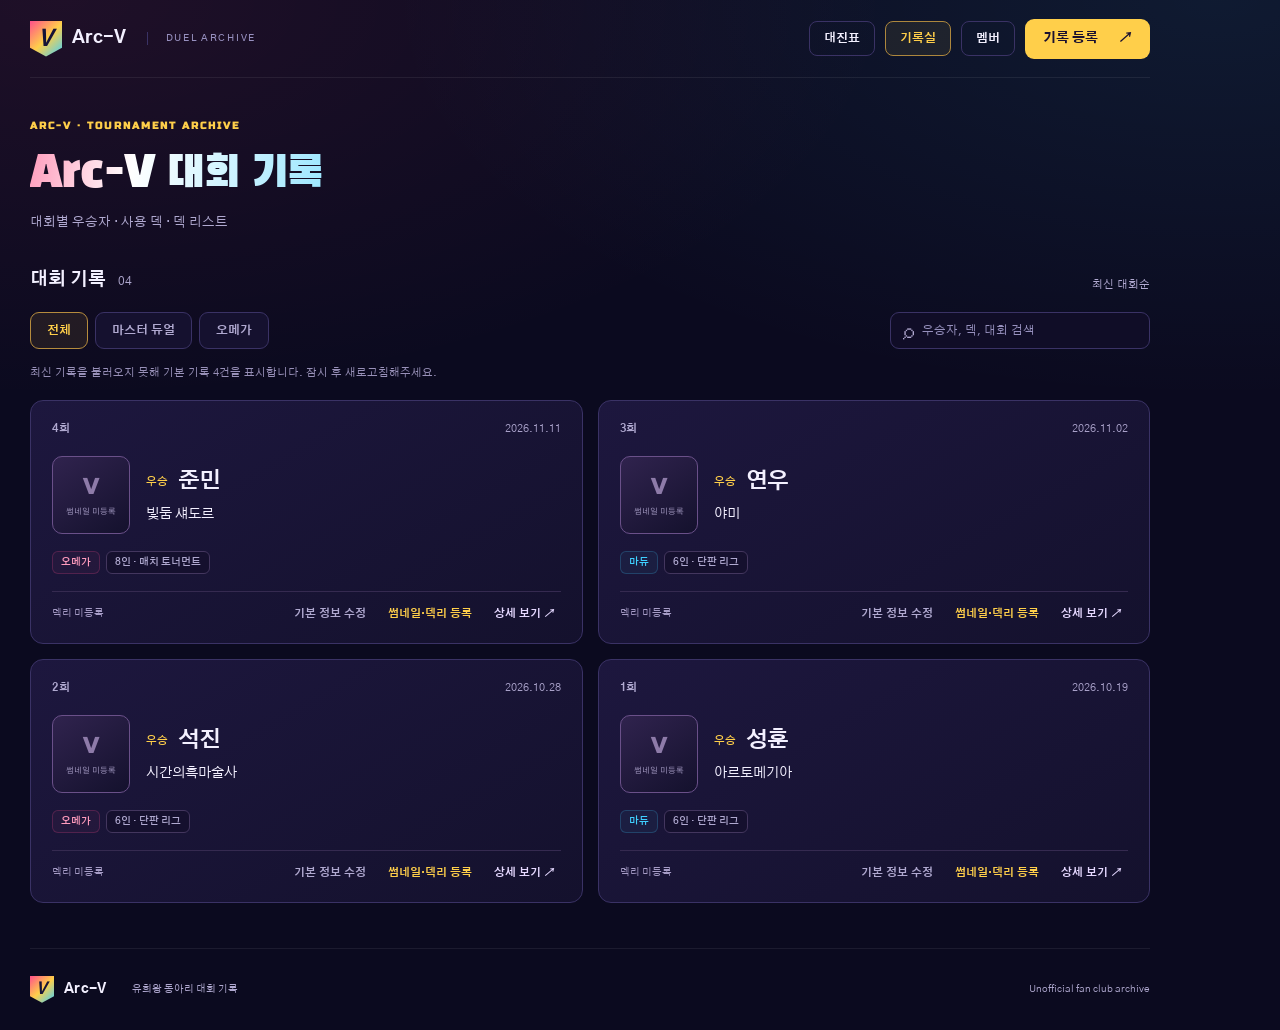
==== commit 0c279649: "Add member directory, photo management and duel participant autocomplete" ====
--- a/index.html
+++ b/index.html
@@ -1,8 +1,8 @@
 <!doctype html>
 <html lang="ko">
-<head><meta charset="utf-8"><meta name="viewport" content="width=device-width,initial-scale=1"><meta name="theme-color" content="#0b0a1f"><title>Arc-V 대회 기록</title><link rel="stylesheet" href="style.css?v=20261113-merge1"><link rel="stylesheet" href="theme.css?v=20261113-merge1"></head>
+<head><meta charset="utf-8"><meta name="viewport" content="width=device-width,initial-scale=1"><meta name="theme-color" content="#0b0a1f"><title>Arc-V 대회 기록</title><link rel="stylesheet" href="style.css?v=20261121-members1"><link rel="stylesheet" href="theme.css?v=20261121-members1"></head>
 <body>
-<header><a class="brand" href="./"><span class="mark">V</span> Arc-V<span class="club">DUEL ARCHIVE</span></a><nav><a class="site-tab" href="./duel/">대진표</a><a class="site-tab" href="./" aria-current="page">기록실</a><button class="small" id="open-submit">기록 등록 <span>↗</span></button></nav></header>
+<header><a class="brand" href="./"><span class="mark">V</span> Arc-V<span class="club">DUEL ARCHIVE</span></a><nav><a class="site-tab" href="./duel/">대진표</a><a class="site-tab" href="./" aria-current="page">기록실</a><a class="site-tab" href="members.html">멤버</a><button class="small" id="open-submit">기록 등록 <span>↗</span></button></nav></header>
 <main>
 <section class="page-heading"><div><p class="eyebrow">ARC-V · TOURNAMENT ARCHIVE</p><h1>Arc-V 대회 기록</h1><p>대회별 우승자 · 사용 덱 · 덱 리스트</p></div></section>
 <section class="archive section" id="archive"><div class="section-title"><div><p class="eyebrow">TOURNAMENT LOG</p><h2>대회 기록 <span id="record-count"></span></h2></div><p>최신 대회순</p></div><div class="toolbar"><div class="tabs" aria-label="플랫폼 필터"><button class="active" data-platform="전체" aria-pressed="true">전체</button><button data-platform="마듀" aria-pressed="false">마스터 듀얼</button><button data-platform="오메가" aria-pressed="false">오메가</button></div><label class="search"><span>⌕</span><input id="search" type="search" placeholder="우승자, 덱, 대회 검색" aria-label="우승자, 덱, 대회 검색"></label></div><p class="status" id="load-status" role="status"></p><div class="records" id="records"></div></section>
@@ -11,5 +11,5 @@
 <dialog id="submit-dialog"><button class="close" aria-label="닫기">×</button><p class="eyebrow">NEW TOURNAMENT</p><h2>대회 기록 등록</h2><p class="muted">등록한 기록은 사이트에 바로 공개됩니다.</p><form id="submit-form"><input type="hidden" name="source_id"><input type="hidden" name="source_url"><input type="hidden" name="source_snapshot"><p id="import-info" class="muted" hidden></p><div class="form-grid"><label>회차<input name="edition" type="number" min="1" max="9999" required></label><label>대회 날짜<input name="date" type="date" required></label><label>플랫폼<select name="platform"><option>마듀</option><option>오메가</option><option>오프라인</option></select></label><label>참가 인원<input name="players" type="number" min="2" max="9999" required></label></div><label>진행 방식<select name="format"><option>단판 리그</option><option>매치 토너먼트</option><option>단판 토너먼트</option><option>매치 리그</option><option>스위스 라운드</option></select></label><div class="form-grid"><label>우승자 닉네임<input name="winner" maxlength="50" required></label><label>우승 덱 이름<input name="deck" maxlength="100" required></label></div><label>덱 썸네일 사진 (선택)<input type="hidden" name="thumbnail"><input type="file" name="thumbnail_file" data-upload="thumbnail" data-preview="new-thumbnail-preview" accept="image/jpeg,image/png,image/webp,image/gif"><span class="field-help">JPG · PNG · WebP · GIF / 한 장당 5MB 이하</span></label><div id="new-thumbnail-preview" class="upload-preview" hidden></div><div class="thumbnail-preview" id="thumbnail-preview" hidden></div><label>덱리 사진 (선택)<input type="hidden" name="image"><input type="file" name="image_file" data-upload="image" data-preview="new-image-preview" accept="image/jpeg,image/png,image/webp,image/gif"><span class="field-help">JPG · PNG · WebP · GIF / 한 장당 5MB 이하</span></label><div id="new-image-preview" class="upload-preview" hidden></div><label>덱리 / 영상 링크 (선택)<input name="link" type="url" placeholder="https://…"></label><label>덱 리스트 (선택)<textarea name="decklist" rows="5" maxlength="20000" placeholder="[메인 덱]&#10;카드 이름 × 3&#10;&#10;[엑스트라 덱]&#10;…"></textarea></label><label>대회 메모 (선택)<textarea name="notes" rows="2" maxlength="2000"></textarea></label><p class="muted">공개할 수 있는 닉네임과 내용만 입력해주세요. 사진 파일을 선택하면 함께 업로드됩니다. 공개 가능한 이미지만 등록해주세요.</p><p id="submit-status" role="status"></p><button type="submit" class="primary" id="save-button">기록 제출하기 ↗</button></form></dialog>
 <dialog id="media-dialog"><button class="close" aria-label="닫기">×</button><h2>썸네일·덱리 등록</h2><p id="media-record" class="muted"></p><form id="media-form"><input type="hidden" name="edition"><label>덱 썸네일 사진 (선택)<input type="hidden" name="thumbnail"><input type="file" name="thumbnail_file" data-upload="thumbnail" data-preview="edit-thumbnail-preview" accept="image/jpeg,image/png,image/webp,image/gif"><span class="field-help">JPG · PNG · WebP · GIF / 한 장당 5MB 이하</span></label><div id="edit-thumbnail-preview" class="upload-preview" hidden></div><div id="media-preview" hidden></div><label>덱리 사진 (선택)<input type="hidden" name="image"><input type="file" name="image_file" data-upload="image" data-preview="edit-image-preview" accept="image/jpeg,image/png,image/webp,image/gif"><span class="field-help">JPG · PNG · WebP · GIF / 한 장당 5MB 이하</span></label><div id="edit-image-preview" class="upload-preview" hidden></div><label>덱리 / 영상 링크<input name="link" type="url" maxlength="2048" placeholder="https://…"></label><label>덱 리스트<textarea name="decklist" rows="7" maxlength="20000" placeholder="메인 덱&#10;카드 이름 × 3&#10;&#10;엑스트라 덱&#10;카드 이름 × 1"></textarea></label><p class="muted">해당 대회의 대표 이미지와 덱리를 등록합니다. 등록한 내용은 사이트에 바로 공개됩니다. 사진을 선택하지 않으면 기존 이미지가 유지됩니다. 업로드한 사진은 공개 URL로 보관되므로 공개 가능한 이미지만 등록해주세요.</p><p id="media-status" role="status"></p><button type="submit" id="media-save" class="primary">등록하기</button></form></dialog>
 <dialog id="basic-dialog"><button class="close" aria-label="닫기">×</button><h2>기본 정보 수정</h2><p id="basic-record" class="muted"></p><form id="basic-form"><div class="form-grid"><label>회차<input name="edition" type="number" min="1" max="9999" required></label><label>대회 날짜<input name="date" type="date" required></label><label>플랫폼<select name="platform"><option>마듀</option><option>오메가</option><option>오프라인</option></select></label><label>참가 인원<input name="players" type="number" min="2" max="9999" required></label></div><label>진행 방식<select name="format"><option>단판 리그</option><option>매치 토너먼트</option><option>단판 토너먼트</option><option>매치 리그</option><option>스위스 라운드</option></select></label><div class="form-grid"><label>우승자 닉네임<input name="winner" maxlength="50" required></label><label>우승 덱 이름<input name="deck" maxlength="100" required></label></div><label>대회 메모<textarea name="notes" rows="3" maxlength="2000"></textarea></label><p class="muted">저장하면 바로 공개됩니다. 회차를 바꿔도 등록된 사진과 덱리는 함께 유지됩니다.</p><p id="basic-status" role="status"></p><button type="submit" class="primary" id="basic-save">수정 저장</button></form></dialog>
-<script src="config.js?v=20261113-merge1"></script><script src="data.js?v=20261113-merge1"></script><script src="uploads.js?v=20261113-merge1"></script><script src="app.js?v=20261113-merge1"></script>
+<script src="config.js?v=20261121-members1"></script><script src="data.js?v=20261121-members1"></script><script src="uploads.js?v=20261121-members1"></script><script src="app.js?v=20261121-members1"></script>
 </body></html>
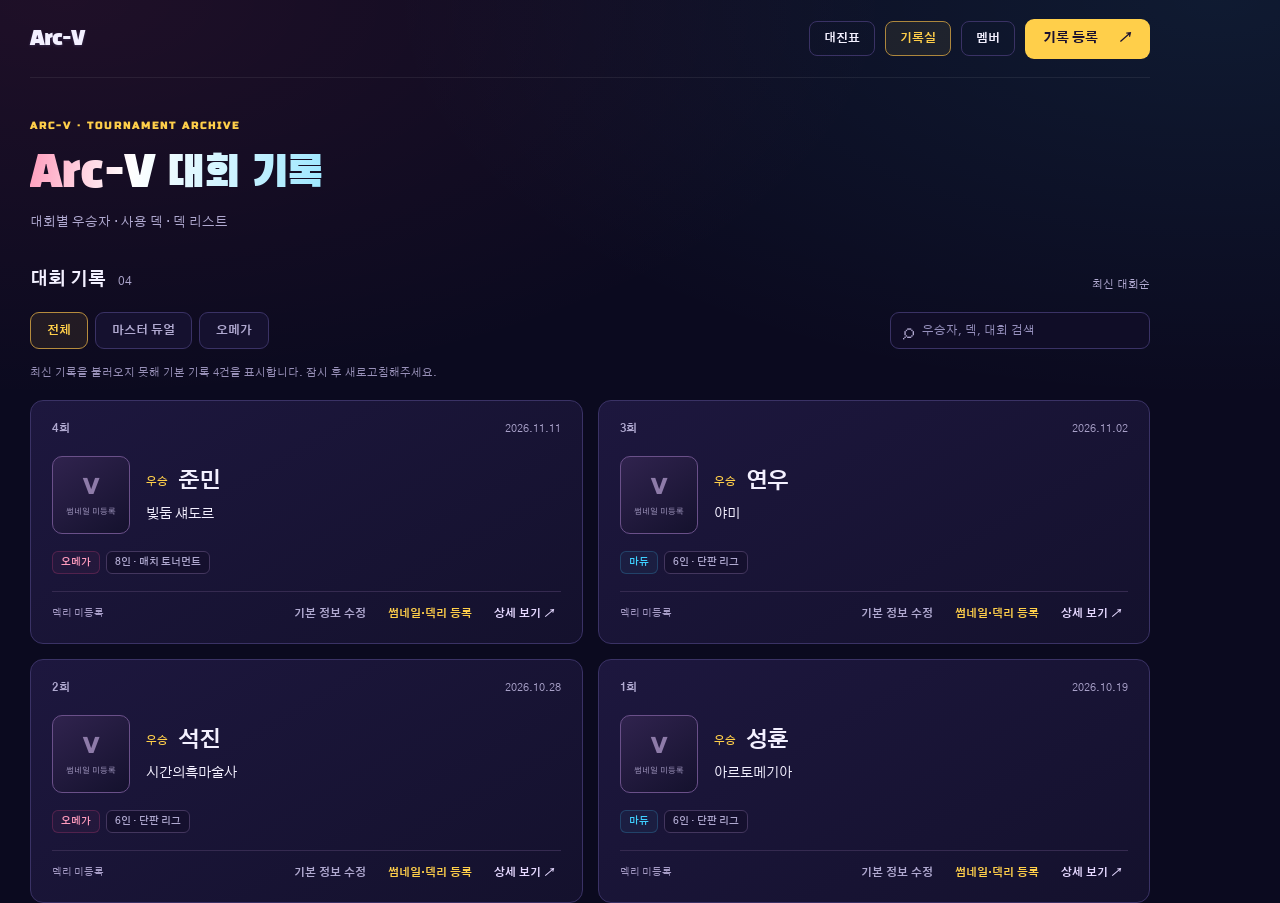
==== commit ac50f9b9: "Unify Arc-V branding and add match score recording" ====
--- a/index.html
+++ b/index.html
@@ -1,15 +1,15 @@
-<!doctype html>
-<html lang="ko">
-<head><meta charset="utf-8"><meta name="viewport" content="width=device-width,initial-scale=1"><meta name="theme-color" content="#0b0a1f"><title>Arc-V 대회 기록</title><link rel="stylesheet" href="style.css?v=20261121-members1"><link rel="stylesheet" href="theme.css?v=20261121-members1"></head>
-<body>
-<header><a class="brand" href="./"><span class="mark">V</span> Arc-V<span class="club">DUEL ARCHIVE</span></a><nav><a class="site-tab" href="./duel/">대진표</a><a class="site-tab" href="./" aria-current="page">기록실</a><a class="site-tab" href="members.html">멤버</a><button class="small" id="open-submit">기록 등록 <span>↗</span></button></nav></header>
-<main>
-<section class="page-heading"><div><p class="eyebrow">ARC-V · TOURNAMENT ARCHIVE</p><h1>Arc-V 대회 기록</h1><p>대회별 우승자 · 사용 덱 · 덱 리스트</p></div></section>
-<section class="archive section" id="archive"><div class="section-title"><div><p class="eyebrow">TOURNAMENT LOG</p><h2>대회 기록 <span id="record-count"></span></h2></div><p>최신 대회순</p></div><div class="toolbar"><div class="tabs" aria-label="플랫폼 필터"><button class="active" data-platform="전체" aria-pressed="true">전체</button><button data-platform="마듀" aria-pressed="false">마스터 듀얼</button><button data-platform="오메가" aria-pressed="false">오메가</button></div><label class="search"><span>⌕</span><input id="search" type="search" placeholder="우승자, 덱, 대회 검색" aria-label="우승자, 덱, 대회 검색"></label></div><p class="status" id="load-status" role="status"></p><div class="records" id="records"></div></section>
-</main><footer><a class="brand" href="./"><span class="mark">V</span> Arc-V</a><p>유희왕 동아리 대회 기록</p><span>Unofficial fan club archive</span></footer>
-<dialog id="detail"><button class="close" aria-label="닫기">×</button><div id="detail-content"></div></dialog>
-<dialog id="submit-dialog"><button class="close" aria-label="닫기">×</button><p class="eyebrow">NEW TOURNAMENT</p><h2>대회 기록 등록</h2><p class="muted">등록한 기록은 사이트에 바로 공개됩니다.</p><form id="submit-form"><input type="hidden" name="source_id"><input type="hidden" name="source_url"><input type="hidden" name="source_snapshot"><p id="import-info" class="muted" hidden></p><div class="form-grid"><label>회차<input name="edition" type="number" min="1" max="9999" required></label><label>대회 날짜<input name="date" type="date" required></label><label>플랫폼<select name="platform"><option>마듀</option><option>오메가</option><option>오프라인</option></select></label><label>참가 인원<input name="players" type="number" min="2" max="9999" required></label></div><label>진행 방식<select name="format"><option>단판 리그</option><option>매치 토너먼트</option><option>단판 토너먼트</option><option>매치 리그</option><option>스위스 라운드</option></select></label><div class="form-grid"><label>우승자 닉네임<input name="winner" maxlength="50" required></label><label>우승 덱 이름<input name="deck" maxlength="100" required></label></div><label>덱 썸네일 사진 (선택)<input type="hidden" name="thumbnail"><input type="file" name="thumbnail_file" data-upload="thumbnail" data-preview="new-thumbnail-preview" accept="image/jpeg,image/png,image/webp,image/gif"><span class="field-help">JPG · PNG · WebP · GIF / 한 장당 5MB 이하</span></label><div id="new-thumbnail-preview" class="upload-preview" hidden></div><div class="thumbnail-preview" id="thumbnail-preview" hidden></div><label>덱리 사진 (선택)<input type="hidden" name="image"><input type="file" name="image_file" data-upload="image" data-preview="new-image-preview" accept="image/jpeg,image/png,image/webp,image/gif"><span class="field-help">JPG · PNG · WebP · GIF / 한 장당 5MB 이하</span></label><div id="new-image-preview" class="upload-preview" hidden></div><label>덱리 / 영상 링크 (선택)<input name="link" type="url" placeholder="https://…"></label><label>덱 리스트 (선택)<textarea name="decklist" rows="5" maxlength="20000" placeholder="[메인 덱]&#10;카드 이름 × 3&#10;&#10;[엑스트라 덱]&#10;…"></textarea></label><label>대회 메모 (선택)<textarea name="notes" rows="2" maxlength="2000"></textarea></label><p class="muted">공개할 수 있는 닉네임과 내용만 입력해주세요. 사진 파일을 선택하면 함께 업로드됩니다. 공개 가능한 이미지만 등록해주세요.</p><p id="submit-status" role="status"></p><button type="submit" class="primary" id="save-button">기록 제출하기 ↗</button></form></dialog>
-<dialog id="media-dialog"><button class="close" aria-label="닫기">×</button><h2>썸네일·덱리 등록</h2><p id="media-record" class="muted"></p><form id="media-form"><input type="hidden" name="edition"><label>덱 썸네일 사진 (선택)<input type="hidden" name="thumbnail"><input type="file" name="thumbnail_file" data-upload="thumbnail" data-preview="edit-thumbnail-preview" accept="image/jpeg,image/png,image/webp,image/gif"><span class="field-help">JPG · PNG · WebP · GIF / 한 장당 5MB 이하</span></label><div id="edit-thumbnail-preview" class="upload-preview" hidden></div><div id="media-preview" hidden></div><label>덱리 사진 (선택)<input type="hidden" name="image"><input type="file" name="image_file" data-upload="image" data-preview="edit-image-preview" accept="image/jpeg,image/png,image/webp,image/gif"><span class="field-help">JPG · PNG · WebP · GIF / 한 장당 5MB 이하</span></label><div id="edit-image-preview" class="upload-preview" hidden></div><label>덱리 / 영상 링크<input name="link" type="url" maxlength="2048" placeholder="https://…"></label><label>덱 리스트<textarea name="decklist" rows="7" maxlength="20000" placeholder="메인 덱&#10;카드 이름 × 3&#10;&#10;엑스트라 덱&#10;카드 이름 × 1"></textarea></label><p class="muted">해당 대회의 대표 이미지와 덱리를 등록합니다. 등록한 내용은 사이트에 바로 공개됩니다. 사진을 선택하지 않으면 기존 이미지가 유지됩니다. 업로드한 사진은 공개 URL로 보관되므로 공개 가능한 이미지만 등록해주세요.</p><p id="media-status" role="status"></p><button type="submit" id="media-save" class="primary">등록하기</button></form></dialog>
-<dialog id="basic-dialog"><button class="close" aria-label="닫기">×</button><h2>기본 정보 수정</h2><p id="basic-record" class="muted"></p><form id="basic-form"><div class="form-grid"><label>회차<input name="edition" type="number" min="1" max="9999" required></label><label>대회 날짜<input name="date" type="date" required></label><label>플랫폼<select name="platform"><option>마듀</option><option>오메가</option><option>오프라인</option></select></label><label>참가 인원<input name="players" type="number" min="2" max="9999" required></label></div><label>진행 방식<select name="format"><option>단판 리그</option><option>매치 토너먼트</option><option>단판 토너먼트</option><option>매치 리그</option><option>스위스 라운드</option></select></label><div class="form-grid"><label>우승자 닉네임<input name="winner" maxlength="50" required></label><label>우승 덱 이름<input name="deck" maxlength="100" required></label></div><label>대회 메모<textarea name="notes" rows="3" maxlength="2000"></textarea></label><p class="muted">저장하면 바로 공개됩니다. 회차를 바꿔도 등록된 사진과 덱리는 함께 유지됩니다.</p><p id="basic-status" role="status"></p><button type="submit" class="primary" id="basic-save">수정 저장</button></form></dialog>
-<script src="config.js?v=20261121-members1"></script><script src="data.js?v=20261121-members1"></script><script src="uploads.js?v=20261121-members1"></script><script src="app.js?v=20261121-members1"></script>
-</body></html>
+<!doctype html>
+<html lang="ko">
+<head><meta charset="utf-8"><meta name="viewport" content="width=device-width,initial-scale=1"><meta name="theme-color" content="#0b0a1f"><title>Arc-V 대회 기록</title><link rel="stylesheet" href="style.css?v=20261121-score1"><link rel="stylesheet" href="theme.css?v=20261121-score1"><link rel="stylesheet" href="brand.css?v=20261121-score1"></head>
+<body>
+<header><a class="brand" href="./">Arc-V</a><nav><a class="site-tab" href="./duel/">대진표</a><a class="site-tab" href="./" aria-current="page">기록실</a><a class="site-tab" href="members.html">멤버</a><button class="small" id="open-submit">기록 등록 <span>↗</span></button></nav></header>
+<main>
+<section class="page-heading"><div><p class="eyebrow">ARC-V · TOURNAMENT ARCHIVE</p><h1>Arc-V 대회 기록</h1><p>대회별 우승자 · 사용 덱 · 덱 리스트</p></div></section>
+<section class="archive section" id="archive"><div class="section-title"><div><p class="eyebrow">TOURNAMENT LOG</p><h2>대회 기록 <span id="record-count"></span></h2></div><p>최신 대회순</p></div><div class="toolbar"><div class="tabs" aria-label="플랫폼 필터"><button class="active" data-platform="전체" aria-pressed="true">전체</button><button data-platform="마듀" aria-pressed="false">마스터 듀얼</button><button data-platform="오메가" aria-pressed="false">오메가</button></div><label class="search"><span>⌕</span><input id="search" type="search" placeholder="우승자, 덱, 대회 검색" aria-label="우승자, 덱, 대회 검색"></label></div><p class="status" id="load-status" role="status"></p><div class="records" id="records"></div></section>
+</main>
+<dialog id="detail"><button class="close" aria-label="닫기">×</button><div id="detail-content"></div></dialog>
+<dialog id="submit-dialog"><button class="close" aria-label="닫기">×</button><p class="eyebrow">NEW TOURNAMENT</p><h2>대회 기록 등록</h2><p class="muted">등록한 기록은 사이트에 바로 공개됩니다.</p><form id="submit-form"><input type="hidden" name="source_id"><input type="hidden" name="source_url"><input type="hidden" name="source_snapshot"><p id="import-info" class="muted" hidden></p><div class="form-grid"><label>회차<input name="edition" type="number" min="1" max="9999" required></label><label>대회 날짜<input name="date" type="date" required></label><label>플랫폼<select name="platform"><option>마듀</option><option>오메가</option><option>오프라인</option></select></label><label>참가 인원<input name="players" type="number" min="2" max="9999" required></label></div><label>진행 방식<select name="format"><option>단판 리그</option><option>매치 토너먼트</option><option>단판 토너먼트</option><option>매치 리그</option><option>스위스 라운드</option></select></label><div class="form-grid"><label>우승자 닉네임<input name="winner" maxlength="50" required></label><label>우승 덱 이름<input name="deck" maxlength="100" required></label></div><label>덱 썸네일 사진 (선택)<input type="hidden" name="thumbnail"><input type="file" name="thumbnail_file" data-upload="thumbnail" data-preview="new-thumbnail-preview" accept="image/jpeg,image/png,image/webp,image/gif"><span class="field-help">JPG · PNG · WebP · GIF / 한 장당 5MB 이하</span></label><div id="new-thumbnail-preview" class="upload-preview" hidden></div><div class="thumbnail-preview" id="thumbnail-preview" hidden></div><label>덱리 사진 (선택)<input type="hidden" name="image"><input type="file" name="image_file" data-upload="image" data-preview="new-image-preview" accept="image/jpeg,image/png,image/webp,image/gif"><span class="field-help">JPG · PNG · WebP · GIF / 한 장당 5MB 이하</span></label><div id="new-image-preview" class="upload-preview" hidden></div><label>덱리 / 영상 링크 (선택)<input name="link" type="url" placeholder="https://…"></label><label>덱 리스트 (선택)<textarea name="decklist" rows="5" maxlength="20000" placeholder="[메인 덱]&#10;카드 이름 × 3&#10;&#10;[엑스트라 덱]&#10;…"></textarea></label><label>대회 메모 (선택)<textarea name="notes" rows="2" maxlength="2000"></textarea></label><p class="muted">공개할 수 있는 닉네임과 내용만 입력해주세요. 사진 파일을 선택하면 함께 업로드됩니다. 공개 가능한 이미지만 등록해주세요.</p><p id="submit-status" role="status"></p><button type="submit" class="primary" id="save-button">기록 제출하기 ↗</button></form></dialog>
+<dialog id="media-dialog"><button class="close" aria-label="닫기">×</button><h2>썸네일·덱리 등록</h2><p id="media-record" class="muted"></p><form id="media-form"><input type="hidden" name="edition"><label>덱 썸네일 사진 (선택)<input type="hidden" name="thumbnail"><input type="file" name="thumbnail_file" data-upload="thumbnail" data-preview="edit-thumbnail-preview" accept="image/jpeg,image/png,image/webp,image/gif"><span class="field-help">JPG · PNG · WebP · GIF / 한 장당 5MB 이하</span></label><div id="edit-thumbnail-preview" class="upload-preview" hidden></div><div id="media-preview" hidden></div><label>덱리 사진 (선택)<input type="hidden" name="image"><input type="file" name="image_file" data-upload="image" data-preview="edit-image-preview" accept="image/jpeg,image/png,image/webp,image/gif"><span class="field-help">JPG · PNG · WebP · GIF / 한 장당 5MB 이하</span></label><div id="edit-image-preview" class="upload-preview" hidden></div><label>덱리 / 영상 링크<input name="link" type="url" maxlength="2048" placeholder="https://…"></label><label>덱 리스트<textarea name="decklist" rows="7" maxlength="20000" placeholder="메인 덱&#10;카드 이름 × 3&#10;&#10;엑스트라 덱&#10;카드 이름 × 1"></textarea></label><p class="muted">해당 대회의 대표 이미지와 덱리를 등록합니다. 등록한 내용은 사이트에 바로 공개됩니다. 사진을 선택하지 않으면 기존 이미지가 유지됩니다. 업로드한 사진은 공개 URL로 보관되므로 공개 가능한 이미지만 등록해주세요.</p><p id="media-status" role="status"></p><button type="submit" id="media-save" class="primary">등록하기</button></form></dialog>
+<dialog id="basic-dialog"><button class="close" aria-label="닫기">×</button><h2>기본 정보 수정</h2><p id="basic-record" class="muted"></p><form id="basic-form"><div class="form-grid"><label>회차<input name="edition" type="number" min="1" max="9999" required></label><label>대회 날짜<input name="date" type="date" required></label><label>플랫폼<select name="platform"><option>마듀</option><option>오메가</option><option>오프라인</option></select></label><label>참가 인원<input name="players" type="number" min="2" max="9999" required></label></div><label>진행 방식<select name="format"><option>단판 리그</option><option>매치 토너먼트</option><option>단판 토너먼트</option><option>매치 리그</option><option>스위스 라운드</option></select></label><div class="form-grid"><label>우승자 닉네임<input name="winner" maxlength="50" required></label><label>우승 덱 이름<input name="deck" maxlength="100" required></label></div><label>대회 메모<textarea name="notes" rows="3" maxlength="2000"></textarea></label><p class="muted">저장하면 바로 공개됩니다. 회차를 바꿔도 등록된 사진과 덱리는 함께 유지됩니다.</p><p id="basic-status" role="status"></p><button type="submit" class="primary" id="basic-save">수정 저장</button></form></dialog>
+<script src="config.js?v=20261121-score1"></script><script src="data.js?v=20261121-score1"></script><script src="uploads.js?v=20261121-score1"></script><script src="duel/scoring.js?v=20261121-score1"></script><script src="app.js?v=20261121-score1"></script>
+</body></html>
--- a/brand.css
+++ b/brand.css
@@ -0,0 +1,2 @@
+header .brand,.site-nav .site-logo{font-family:'Black Han Sans','Gothic A1','Malgun Gothic',sans-serif!important;font-weight:400!important;font-size:20px!important;letter-spacing:-.9px!important;line-height:1.3;color:#f3f0ff!important;text-decoration:none;text-shadow:0 1px 3px #b8adff30;white-space:nowrap}
+.site-nav .site-logo{margin-right:auto!important;border:0!important;background:none!important;padding:0!important}
